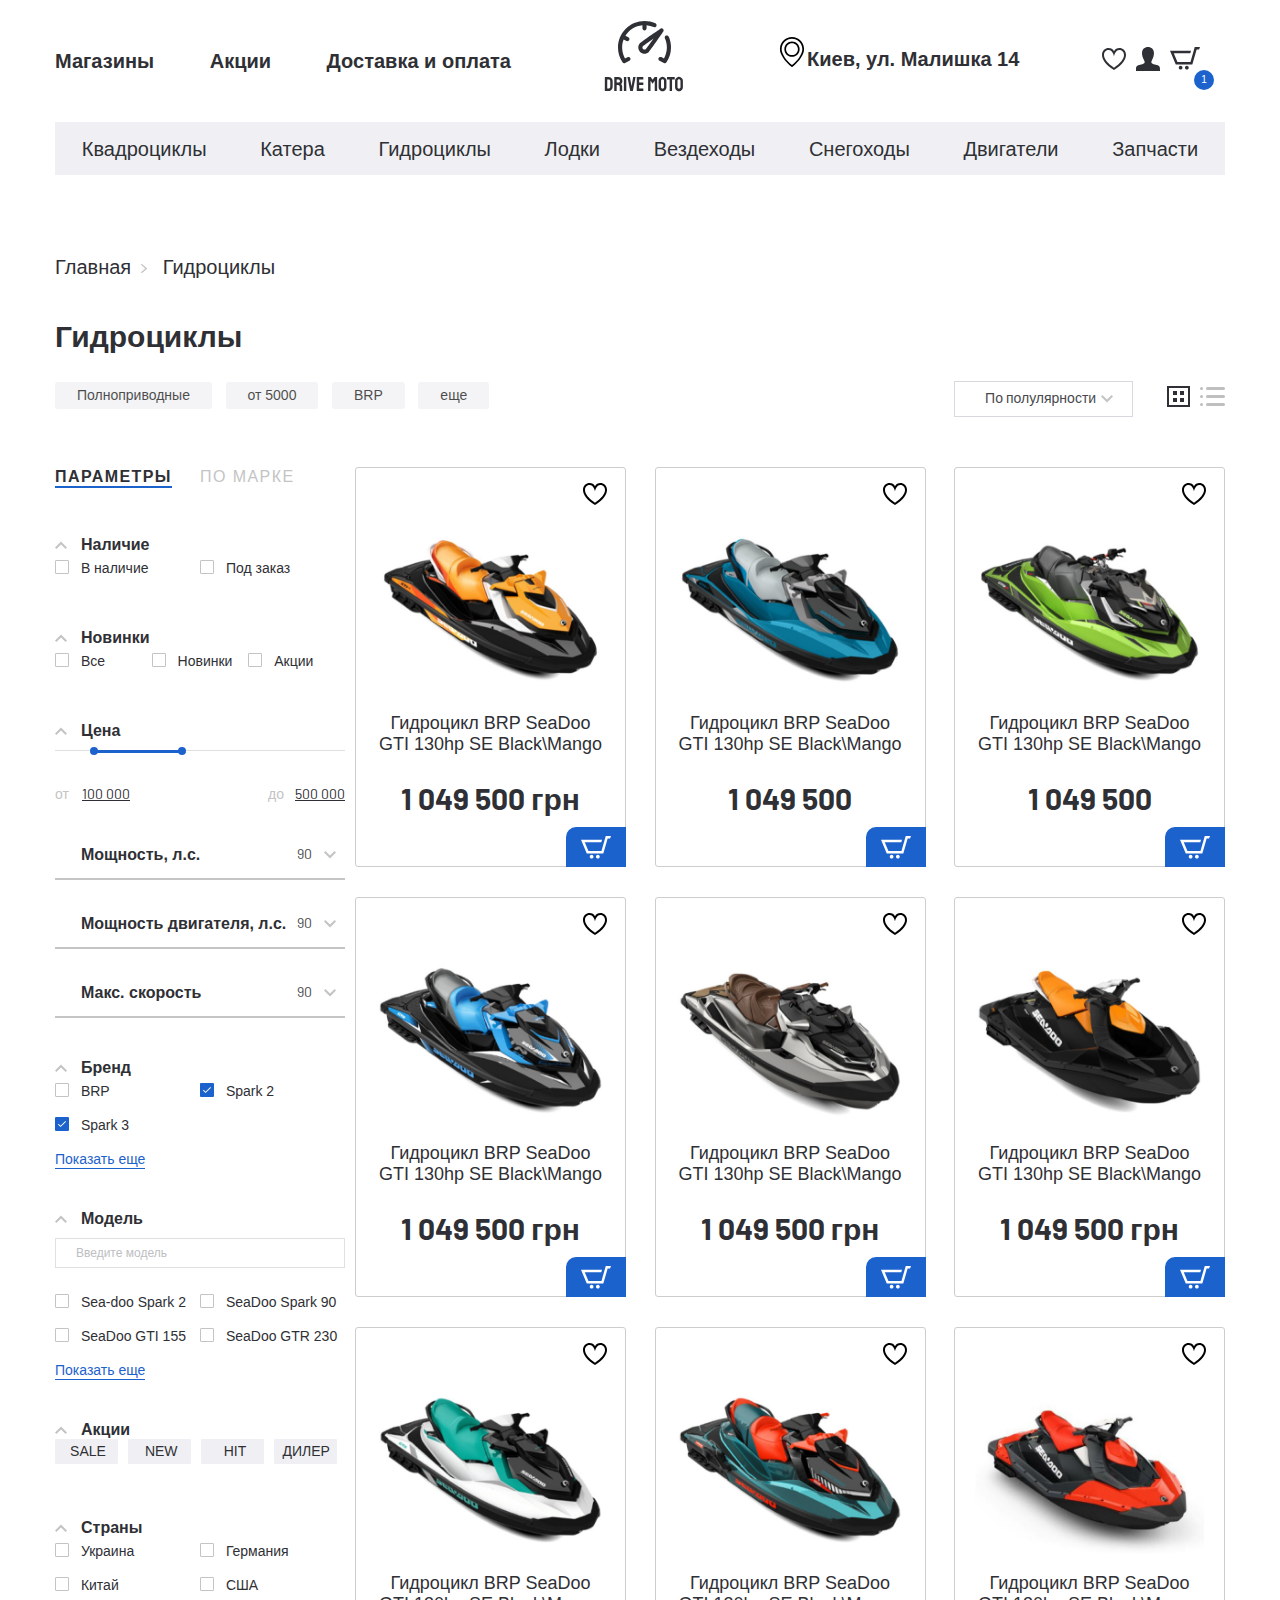
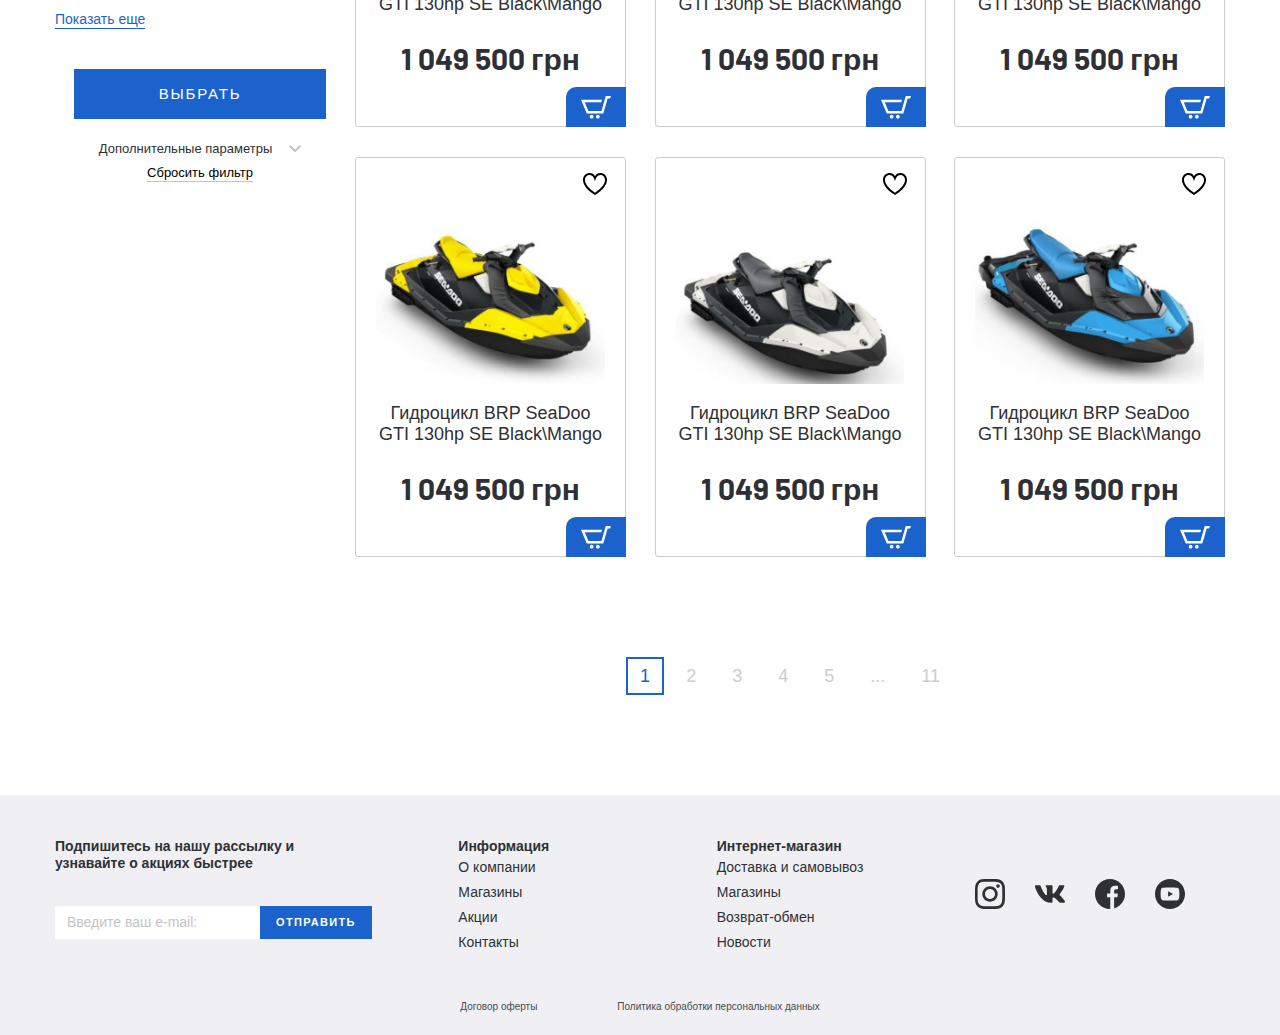
==== catalog.html @ db450498 "моб верстка" ====
<!DOCTYPE html>
<html lang="ru">

<head>
  <meta charset="UTF-8">
  <meta name="viewport" content="width=device-width, initial-scale=1.0">
  <meta http-equiv="X-UA-Compatible" content="ie=edge">
  <title>Document</title>
  <link href="https://fonts.googleapis.com/css2?family=Barlow:wght@400;700&display=swap" rel="stylesheet">
  <link rel="stylesheet" href="css/normalize.css">
  <link rel="stylesheet" href="css/slick.css"> 
  <link rel="stylesheet" href="css/fonts.css">
  <link rel="stylesheet" href="css/ion.rangeSlider.min.css">
  <link rel="stylesheet" href="css/jquery.rateyo.min.css">
  <link rel="stylesheet" href="css/jquery.formstyler.theme.css">
  <link rel="stylesheet" href="css/jquery.formstyler.css">
  <link rel="stylesheet" href="css/style.css">
  <link rel="stylesheet" href="css/media.css">
</head>

<body>
  <header class="header">
    <div class="header__top">
      <div class="container">
        <div class="header__top-inner">
          <nav class="menu">
            <ul class="menu__list">
              <li class="menu__item">
                <a class="menu__link" href="#">Магазины</a>
              </li>
              <li class="menu__item">
                <a class="menu__link" href="#">Акции</a>
              </li>
              <li class="menu__item">
                <a class="menu__link" href="#">Доставка и оплата</a>
              </li>
            </ul>
          </nav>
          <a class="logo" href="#">
            <img class="logo__img" src="images/logo.svg" alt="logo">
          </a>
          <div class="header__box">
            <p class="header__adress">
              Киев, ул. Малишка 14
            </p>
            <ul class="user__list">
              <li class="user-list__item">
                <a class="user-list__link" href="#">
                  <img src="images/heart.svg" alt="logo">
                </a>
              </li>
              <li class="user-list__item">
                <a class="user-list__link" href="#">
                  <img src="images/user.svg" alt="user">
                </a>
              </li>
              <li class="user-list__item">
                <a class="user-list__link basket" href="#">
                  <img src="images/basket.svg" alt="basket">
                  <p class="basket__num">1</p>
                </a>
              </li>
            </ul>
          </div>
        </div>
      </div>
    </div>
    <div class="header__bottom">
      <div class="container">
        <ul class="menu-categories">
          <li class="menu-categories__item">
            <a class="menu-categories__link" href="#">Квадроциклы</a>
          </li>
          <li class="menu-categories__item">
            <a class="menu-categories__link" href="#">Катера</a>
          </li>
          <li class="menu-categories__item">
            <a class="menu-categories__link" href="#">Гидроциклы</a>
          </li>
          <li class="menu-categories__item">
            <a class="menu-categories__link" href="#">Лодки</a>
          </li>
          <li class="menu-categories__item">
            <a class="menu-categories__link" href="#">Вездеходы</a>
          </li>
          <li class="menu-categories__item">
            <a class="menu-categories__link" href="#">Снегоходы</a>
          </li>
          <li class="menu-categories__item">
            <a class="menu-categories__link" href="#">Двигатели</a>
          </li>
          <li class="menu-categories__item">
            <a class="menu-categories__link" href="#">Запчасти</a>
          </li>
        </ul>
      </div>
    </div>
  </header>


  <div class="breadcrumbs">
    <div class="container">
      <div class="breadcrumbs__list">
        <li class="breadcrumbs__list-item">
          <a href="#">Главная</a>
        </li>
        <li class="breadcrumbs__list-item">
          <span>Гидроциклы</span>
        </li> 
      </div>
    </div>
  </div>
  

  
 
  
  
  <section class="catalog">
    <div class="container">
      <h2 class="catalog__title">
        Гидроциклы
      </h2>
      <div class="catalog__filter">
        <div class="catalog__filter-items">
          <button>Полноприводные</button>
          <button>от 5000</button>
          <button>BRP</button>
          <button>еще</button>
        </div>
        <div class="catalog__filter-btn">
          <select class="filter-style select-item">
            <option >По полулярности</option>
            <option >Новинки</option>
            <option >По рейтингу</option>
          </select>
          <button class="catalog__filter-btngrid catalog__filter-button catalog__filter-button--active">
            <svg width="23" height="21" viewBox="0 0 23 21" fill="none" xmlns="http://www.w3.org/2000/svg">
              <rect x="1" y="1" width="21" height="19" stroke="#2F3035" stroke-width="2"/>
              <rect x="7" y="6" width="2" height="2" fill="#2F3035" stroke="#2F3035" stroke-width="2"/>
              <rect x="7" y="13" width="2" height="2" fill="#2F3035" stroke="#2F3035" stroke-width="2"/>
              <rect x="14" y="6" width="2" height="2" fill="#2F3035" stroke="#2F3035" stroke-width="2"/>
              <rect x="14" y="13" width="2" height="2" fill="#2F3035" stroke="#2F3035" stroke-width="2"/>
              </svg>
          </button>
          <button class="catalog__filter-btnline catalog__filter-button ">
            <svg width="25" height="19" viewBox="0 0 25 19" fill="none" xmlns="http://www.w3.org/2000/svg">
              <g opacity="1">
              <rect x="6" width="19" height="3" rx="1.5" fill="#2F3035"/>
              <rect x="6" y="8" width="19" height="3" rx="1.5" fill="#2F3035"/>
              <rect x="6" y="16" width="19" height="3" rx="1.5" fill="#2F3035"/>
              <rect width="3" height="3" rx="1.5" fill="#2F3035"/>
              <rect y="8" width="3" height="3" rx="1.5" fill="#2F3035"/>
              <rect y="16" width="3" height="3" rx="1.5" fill="#2F3035"/>
              </g>
              </svg>
              
          </button>
        </div>
      </div>
      <div class="catalog__inner">      
        <aside class="catalog__inner-aside aside-filter">
          <div class="tabs-wrapper">
            <div class="tabs aside-filter__tabs">
              <a class="tab aside-filter__tab tab--active" href="#filter-1"><span>Параметры</span></a>
              <a class="tab aside-filter__tab" href="#filter-2"><span>по марке</span></a>
            </div>
            <div class="tabs-container">
              <div id="filter-1" class="tabs-content aside-filter__tabs-content tabs-content--active">
                
                <form class="aside-filter__form">
                  <ul class="aside-filter__list">
                    <li class="aside-filter__item-drop">
                      <p class="aside-filter__item-title
                      filter__item-drop filter__item-drop--active">Наличие</p>
                      <div class="aside-filter__content">
                        <div class="aside-filter__item-content-box">                          
                          <label class="aside-filter__content-label">
                            <input class="filter-style" type="checkbox">
                            В наличие
                          </label> 
                        </div>
                        <div class="aside-filter__item-content-box">                          
                          <label class="aside-filter__content-label">
                            <input class="filter-style" type="checkbox">
                            Под заказ
                          </label> 
                        </div>                                           
                      </div>
                    </li>
                    <li class="aside-filter__item-drop">
                      <p class="aside-filter__item-title
                      filter__item-drop filter__item-drop--active">Новинки</p>
                      <div class="aside-filter__content aside-filter__content-radio">
                        <div class="aside-filter__item-content-box">                          
                          <label class="aside-filter__content-label">
                            <input class="filter-style" name="radio" type="radio">
                            Все
                          </label> 
                        </div>
                        <div class="aside-filter__item-content-box">                          
                          <label class="aside-filter__content-label">
                            <input class="filter-style" name="radio" type="radio">
                            Новинки
                          </label> 
                        </div>
                        <div class="aside-filter__item-content-box">                          
                          <label class="aside-filter__content-label">
                            <input class="filter-style" name="radio" type="radio">
                            Акции
                          </label> 
                        </div>                                              
                      </div>
                    </li>
                    <li class="aside-filter__item-drop">
                      <p class="aside-filter__item-title
                      filter__item-drop filter__item-drop--active">Цена</p>
                      <div class="aside-filter__content">
                        <input type="text" class="js-range-slider" name="my_range" value=""
                         data-min="100000" data-max="500000" data-from="150000" data-to="275000" />                                           
                      </div>
                    </li>
                <li class="aside-filter__item-list">
                  <div class="filter__item-list">
                    <p class="filter__item-listtitle">
                      Мощность, л.с.
                    </p>
                    <select class="filter-style filter__item-listselect">
                      <option >90</option>
                      <option >130</option>
                      <option >154</option>
                      <option >230</option>
                      <option >300</option>
                    </select>
                  </div>

                 <div class="filter__item-list">
                    <p class="filter__item-listtitle">
                      Мощность двигателя, л.с.
                    </p>
                    <select class="filter-style filter__item-listselect">
                      <option >90</option>
                      <option >130</option>
                      <option >154</option>
                      <option >230</option>
                      <option >300</option>
                    </select>
                  </div>
                  <div class="filter__item-list">
                    <p class="filter__item-listtitle">
                      Макс. скорость
                    </p>
                    <select class="filter-style filter__item-listselect">
                      <option >90</option>
                      <option >130</option>
                      <option >154</option>
                      <option >230</option>
                      <option >300</option>
                    </select>
                  </div>
                                    
                </li>
                <li class="aside-filter__item-drop">
                  <p class="aside-filter__item-title
                  filter__item-drop filter__item-drop--active">Бренд</p>
                  <div class="aside-filter__content">
                    <div class="aside-filter__item-content-box">                          
                      <label class="aside-filter__content-label">
                        <input class="filter-style" type="checkbox">
                        BRP
                      </label> 
                    </div>
                    <div class="aside-filter__item-content-box">                          
                      <label class="aside-filter__content-label">
                        <input class="filter-style" type="checkbox" checked>
                        Spark 2
                      </label> 
                    </div> 
                    <div class="aside-filter__item-content-box">                          
                      <label class="aside-filter__content-label">
                        <input class="filter-style" type="checkbox" checked>
                        Spark 3 
                      </label> 
                    </div>
                    <div class="filter-more">
                      <button class="filter-more__btn" href="#">Показать еще</button>
                    </div>
                                                                                        
                  </div>
                  
                </li>

                <li class="aside-filter__item-drop">
                  <p class="aside-filter__item-title
                  filter__item-drop filter__item-drop--active">Модель</p>
                  <div class="aside-filter__content">
                    <input class="filter-search" type="text" placeholder="Введите модель ">
                    <div class="aside-filter__item-content-box">                          
                      <label class="aside-filter__content-label">
                        <input class="filter-style" type="checkbox">
                        Sea-doo Spark 2
                      </label> 
                    </div>
                    <div class="aside-filter__item-content-box">                          
                      <label class="aside-filter__content-label">
                        <input class="filter-style" type="checkbox">
                        SeaDoo Spark 90 
                      </label> 
                    </div>
                    <div class="aside-filter__item-content-box">                          
                      <label class="aside-filter__content-label">
                        <input class="filter-style" type="checkbox">
                        SeaDoo GTI 155 
                      </label> 
                    </div>                                                
                    <div class="aside-filter__item-content-box">                          
                      <label class="aside-filter__content-label">
                        <input class="filter-style" type="checkbox">
                        SeaDoo GTR 230 
                      </label> 
                    </div>
                    <div class="filter-more">
                      <button class="filter-more__btn" href="#">Показать еще</button>
                    </div>     
                  </div>
                </li>

                <li class="aside-filter__item-drop btn-checked">
                  <p class="aside-filter__item-title
                  filter__item-drop filter__item-drop--active">Акции</p>
                    <div class="aside-filter__content">
                      <div class="aside-filter__item-content-box">                          
                        <label class="aside-filter__content-label">
                          <input class="filter-style" type="checkbox">
                          <span class="btn-checked__text">SALE</span>
                        </label> 
                      </div>
                    
                      <div class="aside-filter__item-content-box">                          
                        <label class="aside-filter__content-label">
                          <input class="filter-style" type="checkbox">
                          <span class="btn-checked__text">NEW</span>
                        </label> 
                      </div>
                        <div class="aside-filter__item-content-box">                          
                          <label class="aside-filter__content-label">
                            <input class="filter-style" type="checkbox">
                            <span class="btn-checked__text">HIT</span>
                          </label> 
                        </div>
                        <div class="aside-filter__item-content-box">                          
                          <label class="aside-filter__content-label">
                            <input class="filter-style" type="checkbox">
                            <span class="btn-checked__text">ДИЛЕР</span>
                          </label> 
                        </div>                                               
                    </div>
                </li>

                <li class="aside-filter__item-drop">
                  <p class="aside-filter__item-title
                  filter__item-drop filter__item-drop--active">Страны</p>
                  <div class="aside-filter__content">
                    <div class="aside-filter__item-content-box">                          
                      <label class="aside-filter__content-label">
                        <input class="filter-style" type="checkbox">
                        Украина
                      </label> 
                    </div>
                    <div class="aside-filter__item-content-box">                          
                      <label class="aside-filter__content-label">
                        <input class="filter-style" type="checkbox">
                        Германия
                      </label> 
                    </div>
                    <div class="aside-filter__item-content-box">                          
                      <label class="aside-filter__content-label">
                        <input class="filter-style" type="checkbox">
                        Китай
                      </label> 
                    </div>
                    <div class="aside-filter__item-content-box">                          
                      <label class="aside-filter__content-label">
                        <input class="filter-style" type="checkbox">
                        CША
                      </label> 
                    </div>
                    <div class="filter-more">
                      <button class="filter-more__btn" href="#">Показать еще</button>
                    </div>                                                   
                  </div>
                </li>
                    <li class="aside-filter__item-drop aside-filter__item-btn">
                      <button class="filter-btn__send filter-btn__send--active" type="submit">ВЫБРАТЬ</button>
                      <p class="filter__extra">Дополнительные параметры</p>
                      <div class="filter__extra-content">more</div>
                      <button class="filter-btn__reset" type="submit">Сбросить фильтр</button>

                    </li>
                  </ul>
                </form>
              </div>
              <div id="filter-2" class="tabs-content aside-filter__tabs-content">content-2</div>
            </div>
          </div>
        </aside>

        <div class="catalog__inner-list">
          <div class="product-item__wrapper">
            <button class="product-item__favorite"></button>
            <button class="product-item__basket">
              <img src="images/basket-white.svg" alt="basket-white">
            </button>
            <a class="product-item__notify-link" href="#">
              <span>Сообщить о поступлении</span>
            </a>
            <a class="product-item" href="./product-page.html">
              <p class="product-item__hover-text">
                посмотреть товар
              </p>
              <img class="product-item__img" src="images/catalog/gidrotsikl-1.png" alt="gidrotsikl-1">
              <h4 class="product-item__title">
                Гидроцикл BRP SeaDoo GTI 130hp SE Black\Mango
              </h4>
              <p class="price product-item__price">
                1 049 500  грн
              </p>
              <p class="product-item__notify-text">
                нет в наличии
              </p>
            </a>
          </div>

          <div class="product-item__wrapper">
            <button class="product-item__favorite"></button>
            <button class="product-item__basket">
              <img src="images/basket-white.svg" alt="basket-white">
            </button>
            <a class="product-item__notify-link" href="#">
              <span>Сообщить о поступлении</span>
            </a>
            <a class="product-item" href="./product-page.html">
              <p class="product-item__hover-text">
                посмотреть товар
              </p>
              <img class="product-item__img" src="images/catalog/gidrotsikl-2.png" alt="gidrotsikl-1">
              <h4 class="product-item__title">
                Гидроцикл BRP SeaDoo GTI 130hp SE Black\Mango
              </h4>
              <p class="price product-item__price">
                1 049 500  
              </p>
              <p class="product-item__notify-text">
                нет в наличии
              </p>
            </a>
          </div>

          <div class="product-item__wrapper">
            <button class="product-item__favorite"></button>
            <button class="product-item__basket">
              <img src="images/basket-white.svg" alt="basket-white">
            </button>
            <a class="product-item__notify-link" href="#">
              <span>Сообщить о поступлении</span>
            </a>
            <a class="product-item" href="./product-page.html">
              <p class="product-item__hover-text">
                посмотреть товар
              </p>
              <img class="product-item__img" src="images/catalog/gidrotsikl-3.png" alt="gidrotsikl-1">
              <h4 class="product-item__title">
                Гидроцикл BRP SeaDoo GTI 130hp SE Black\Mango
              </h4>
              <p class="price product-item__price">
                1 049 500  
              </p>
              <p class="product-item__notify-text">
                нет в наличии
              </p>
            </a>
          </div>

          <div class="product-item__wrapper">
            <button class="product-item__favorite"></button>
            <button class="product-item__basket">
              <img src="images/basket-white.svg" alt="basket-white">
            </button>
            <a class="product-item__notify-link" href="#">
              <span>Сообщить о поступлении</span>
            </a>
            <a class="product-item" href="./product-page.html">
              <p class="product-item__hover-text">
                посмотреть товар
              </p>
              <img class="product-item__img" src="images/catalog/gidrotsikl-4.png" alt="gidrotsikl-1">
              <h4 class="product-item__title">
                Гидроцикл BRP SeaDoo GTI 130hp SE Black\Mango
              </h4>
              <p class="price product-item__price">
                1 049 500  грн
              </p>
              <p class="product-item__notify-text">
                нет в наличии
              </p>
            </a>
          </div>

          <div class="product-item__wrapper">
            <button class="product-item__favorite"></button>
            <button class="product-item__basket">
              <img src="images/basket-white.svg" alt="basket-white">
            </button>
            <a class="product-item__notify-link" href="#">
              <span>Сообщить о поступлении</span>
            </a>
            <a class="product-item" href="./product-page.html">
              <p class="product-item__hover-text">
                посмотреть товар
              </p>
              <img class="product-item__img" src="images/catalog/gidrotsikl-5.png" alt="gidrotsikl-1">
              <h4 class="product-item__title">
                Гидроцикл BRP SeaDoo GTI 130hp SE Black\Mango
              </h4>
              <p class="price product-item__price">
                1 049 500  грн
              </p>
              <p class="product-item__notify-text">
                нет в наличии
              </p>
            </a>
          </div>

          <div class="product-item__wrapper">
            <button class="product-item__favorite"></button>
            <button class="product-item__basket">
              <img src="images/basket-white.svg" alt="basket-white">
            </button>
            <a class="product-item__notify-link" href="#">
              <span>Сообщить о поступлении</span>
            </a>
            <a class="product-item" href="./product-page.html">
              <p class="product-item__hover-text">
                посмотреть товар
              </p>
              <img class="product-item__img" src="images/catalog/gidrotsikl-6.png" alt="gidrotsikl-1">
              <h4 class="product-item__title">
                Гидроцикл BRP SeaDoo GTI 130hp SE Black\Mango
              </h4>
              <p class="price product-item__price">
                1 049 500  грн
              </p>
              <p class="product-item__notify-text">
                нет в наличии
              </p>
            </a>
          </div>

          <div class="product-item__wrapper">
            <button class="product-item__favorite"></button>
            <button class="product-item__basket">
              <img src="images/basket-white.svg" alt="basket-white">
            </button>
            <a class="product-item__notify-link" href="#">
              <span>Сообщить о поступлении</span>
            </a>
            <a class="product-item" href="./product-page.html">
              <p class="product-item__hover-text">
                посмотреть товар
              </p>
              <img class="product-item__img" src="images/catalog/gidrotsikl-7.png" alt="gidrotsikl-1">
              <h4 class="product-item__title">
                Гидроцикл BRP SeaDoo GTI 130hp SE Black\Mango
              </h4>
              <p class="price product-item__price">
                1 049 500  грн
              </p>
              <p class="product-item__notify-text">
                нет в наличии
              </p>
            </a>
          </div>

          <div class="product-item__wrapper">
            <button class="product-item__favorite"></button>
            <button class="product-item__basket">
              <img src="images/basket-white.svg" alt="basket-white">
            </button>
            <a class="product-item__notify-link" href="#">
              <span>Сообщить о поступлении</span>
            </a>
            <a class="product-item" href="./product-page.html">
              <p class="product-item__hover-text">
                посмотреть товар
              </p>
              <img class="product-item__img" src="images/catalog/gidrotsikl-8.png" alt="gidrotsikl-1">
              <h4 class="product-item__title">
                Гидроцикл BRP SeaDoo GTI 130hp SE Black\Mango
              </h4>
              <p class="price product-item__price">
                1 049 500  грн
              </p>
              <p class="product-item__notify-text">
                нет в наличии
              </p>
            </a>
          </div>

          <div class="product-item__wrapper">
            <button class="product-item__favorite"></button>
            <button class="product-item__basket">
              <img src="images/basket-white.svg" alt="basket-white">
            </button>
            <a class="product-item__notify-link" href="#">
              <span>Сообщить о поступлении</span>
            </a>
            <a class="product-item" href="./product-page.html">
              <p class="product-item__hover-text">
                посмотреть товар
              </p>
              <img class="product-item__img" src="images/catalog/gidrotsikl-9.png" alt="gidrotsikl-1">
              <h4 class="product-item__title">
                Гидроцикл BRP SeaDoo GTI 130hp SE Black\Mango
              </h4>
              <p class="price product-item__price">
                1 049 500  грн
              </p>
              <p class="product-item__notify-text">
                нет в наличии
              </p>
            </a>
          </div>

          <div class="product-item__wrapper">
            <button class="product-item__favorite"></button>
            <button class="product-item__basket">
              <img src="images/basket-white.svg" alt="basket-white">
            </button>
            <a class="product-item__notify-link" href="#">
              <span>Сообщить о поступлении</span>
            </a>
            <a class="product-item" href="./product-page.html">
              <p class="product-item__hover-text">
                посмотреть товар
              </p>
              <img class="product-item__img" src="images/catalog/gidrotsikl-10.png" alt="gidrotsikl-1">
              <h4 class="product-item__title">
                Гидроцикл BRP SeaDoo GTI 130hp SE Black\Mango
              </h4>
              <p class="price product-item__price">
                1 049 500  грн
              </p>
              <p class="product-item__notify-text">
                нет в наличии
              </p>
            </a>
          </div>

          <div class="product-item__wrapper">
            <button class="product-item__favorite"></button>
            <button class="product-item__basket">
              <img src="images/basket-white.svg" alt="basket-white">
            </button>
            <a class="product-item__notify-link" href="#">
              <span>Сообщить о поступлении</span>
            </a>
            <a class="product-item" href="./product-page.html">
              <p class="product-item__hover-text">
                посмотреть товар
              </p>
              <img class="product-item__img" src="images/catalog/gidrotsikl-11.png" alt="gidrotsikl-1">
              <h4 class="product-item__title">
                Гидроцикл BRP SeaDoo GTI 130hp SE Black\Mango
              </h4>
              <p class="price product-item__price">
                1 049 500  грн
              </p>
              <p class="product-item__notify-text">
                нет в наличии
              </p>
            </a>
          </div>

          <div class="product-item__wrapper">
            <button class="product-item__favorite"></button>
            <button class="product-item__basket">
              <img src="images/basket-white.svg" alt="basket-white">
            </button>
            <a class="product-item__notify-link" href="#">
              <span>Сообщить о поступлении</span>
            </a>
            <a class="product-item" href="./product-page.html">
              <p class="product-item__hover-text">
                посмотреть товар
              </p>
              <img class="product-item__img" src="images/catalog/gidrotsikl-12.png" alt="gidrotsikl-1">
              <h4 class="product-item__title">
                Гидроцикл BRP SeaDoo GTI 130hp SE Black\Mango
              </h4>
              <p class="price product-item__price">
                1 049 500  грн
              </p>
              <p class="product-item__notify-text">
                нет в наличии
              </p>
            </a>
          </div>
          <div class="pagination">
            <ul class="pagination__list">
              <li class="pagination-list__item active"><a href="#">1</a></li>
              <li class="pagination-list__item"><a href="#">2</a></li>
              <li class="pagination-list__item"><a href="#">3</a></li>
              <li class="pagination-list__item"><a href="#">4</a></li>
              <li class="pagination-list__item"><a href="#">5</a></li>
              <li class="pagination-list__item pagination-list__item--dots"><span>...</span></li>
              <li class="pagination-list__item"><a href="#">11</a></li>
            </ul>       
          </div>       
        </div>
      </div>
    </div>
  </section>

  

  


  <footer class="footer">
    <div class="container">
      <div class="footer__top">
        <div class="footer__top-inner">
          <div class="footer__top-item footer__top-newslatter">
            <h6 class="footer__top-title">Подпишитесь на нашу рассылку и узнавайте о акциях быстрее</h6>
            <form class="footer-form">
              <input class="footer-form__input" type="text" placeholder="Введите ваш e-mail:">
              <button class="footer-form__btn" type="submit">Отправить</button>
            </form>
          </div>

          <div class="footer__top-item">
            <h6 class="footer__top-title">Информация</h6>
            <ul class="footer-list">
              <li class="footer-list__item"><a href="#">О компании</a></li>
              <li class="footer-list__item"><a href="#">Магазины</a></li>
              <li class="footer-list__item"><a href="#">Акции</a></li>
              <li class="footer-list__item"><a href="#">Контакты</a></li>
            </ul>
          </div>
          <div class="footer__top-item">
            <h6 class="footer__top-title">Интернет-магазин</h6>
            <ul class="footer-list">
              <li class="footer-list__item"><a href="#">Доставка и самовывоз</a></li>
              <li class="footer-list__item"><a href="#">Магазины</a></li>
              <li class="footer-list__item"><a href="#">Возврат-обмен</a></li>
              <li class="footer-list__item"><a href="#">Новости</a></li>
            </ul>
          </div>
          <div class="footer__top-item footer__top-social">
            <ul class="social-list">
              <li class="social-list__item"><a href="#"><img src="images/instagram.svg"></a></li>
              <li class="social-list__item"><a href="#"><img src="images/vk.svg"></a></li>
              <li class="social-list__item"><a href="#"><img src="images/facebook.svg"></a></li>
              <li class="social-list__item"><a href="#"><img src="images/youtube.svg"></a></li>
            </ul>
          </div>
        </div>
      </div>
      <div class="footer__bottom">
        <a class="footer__bottom-link" href="#">Договор оферты</a>
        <a class="footer__bottom-link" href="#">Политика обработки персональных данных</a>
      </div>
    </div>
  </footer>



  <script src="https://ajax.googleapis.com/ajax/libs/jquery/3.4.1/jquery.min.js"></script>
  <script src="js/slick.min.js"></script>
  <script src="js/ion.rangeSlider.min.js"></script>
  <script src="js/jquery.formstyler.min.js"></script>
  <script src="js/jquery.rateyo.min.js"></script>
  <script src="js/main.js"></script>
</body>

</html>
---- css/fonts.css ----
@font-face{
    font-family: 'SFProDisplay-Regular', sans-serif;
    src: url('../images/SFProDisplay-Regular.woff2') format('woff2'),
         url('../images/SFProDisplay-Regular.woff2') format('woff');
    font-weight: 400;
    font-style: normal;
    font-display: swap;     
}

@font-face{
    font-family: 'SFProDisplay-Medium', sans-serif;
    src: url('../images/SFProDisplay-Medium.woff2') format('woff2'),
         url('../images/SFProDisplay-Medium.woff2') format('woff');
    font-weight: 500;
    font-style: normal;
    font-display: swap;     
}

@font-face{
    font-family: 'SFProDisplay-Semibold', sans-serif;
    src: url('../images/SFProDisplay-Semibold.woff2') format('woff2'),
         url('../images/SFProDisplay-Semibold.woff2') format('woff');
    font-weight: 600;
    font-style: normal;
    font-display: swap;     
}

@font-face{
    font-family: 'SFProDisplay-Bold', sans-serif;
    src: url('../images/SFProDisplay-Bold.woff2') format('woff2'),
         url('../images/SFProDisplay-Bold.woff2') format('woff');
    font-weight: 700;
    font-style: normal;
    font-display: swap;     
}
---- css/ion.rangeSlider.min.css ----
/*!Ion.RangeSlider, 2.3.1, © Denis Ineshin, 2010 - 2019, IonDen.com, Build date: 2019-12-19 16:51:02*/.irs{position:relative;display:block;-webkit-touch-callout:none;-webkit-user-select:none;-khtml-user-select:none;-moz-user-select:none;-ms-user-select:none;user-select:none;font-size:12px;font-family:Arial,sans-serif}.irs-line{position:relative;display:block;overflow:hidden;outline:none !important}.irs-bar{position:absolute;display:block;left:0;width:0}.irs-shadow{position:absolute;display:none;left:0;width:0}.irs-handle{position:absolute;display:block;box-sizing:border-box;cursor:default;z-index:1}.irs-handle.type_last{z-index:2}.irs-min,.irs-max{position:absolute;display:block;cursor:default}.irs-min{left:0}.irs-max{right:0}.irs-from,.irs-to,.irs-single{position:absolute;display:block;top:0;left:0;cursor:default;white-space:nowrap}.irs-grid{position:absolute;display:none;bottom:0;left:0;width:100%;height:20px}.irs-with-grid .irs-grid{display:block}.irs-grid-pol{position:absolute;top:0;left:0;width:1px;height:8px;background:#000}.irs-grid-pol.small{height:4px}.irs-grid-text{position:absolute;bottom:0;left:0;white-space:nowrap;text-align:center;font-size:9px;line-height:9px;padding:0 3px;color:#000}.irs-disable-mask{position:absolute;display:block;top:0;left:-1%;width:102%;height:100%;cursor:default;background:rgba(0,0,0,0);z-index:2}.lt-ie9 .irs-disable-mask{background:#000;filter:alpha(opacity=0);cursor:not-allowed}.irs-disabled{opacity:.4}.irs-hidden-input{position:absolute !important;display:block !important;top:0 !important;left:0 !important;width:0 !important;height:0 !important;font-size:0 !important;line-height:0 !important;padding:0 !important;margin:0 !important;overflow:hidden;outline:none !important;z-index:-9999 !important;background:none !important;border-style:solid !important;border-color:transparent !important}.irs--flat{height:40px}.irs--flat.irs-with-grid{height:60px}.irs--flat .irs-line{top:25px;height:12px;background-color:#e1e4e9;border-radius:4px}.irs--flat .irs-bar{top:25px;height:12px;background-color:#ed5565}.irs--flat .irs-bar--single{border-radius:4px 0 0 4px}.irs--flat .irs-shadow{height:1px;bottom:16px;background-color:#e1e4e9}.irs--flat .irs-handle{top:22px;width:16px;height:18px;background-color:transparent}.irs--flat .irs-handle>i:first-child{position:absolute;display:block;top:0;left:50%;width:2px;height:100%;margin-left:-1px;background-color:#da4453}.irs--flat .irs-handle.state_hover>i:first-child,.irs--flat .irs-handle:hover>i:first-child{background-color:#a43540}.irs--flat .irs-min,.irs--flat .irs-max{top:0;padding:1px 3px;color:#999;font-size:10px;line-height:1.333;text-shadow:none;background-color:#e1e4e9;border-radius:4px}.irs--flat .irs-from,.irs--flat .irs-to,.irs--flat .irs-single{color:white;font-size:10px;line-height:1.333;text-shadow:none;padding:1px 5px;background-color:#ed5565;border-radius:4px}.irs--flat .irs-from:before,.irs--flat .irs-to:before,.irs--flat .irs-single:before{position:absolute;display:block;content:"";bottom:-6px;left:50%;width:0;height:0;margin-left:-3px;overflow:hidden;border:3px solid transparent;border-top-color:#ed5565}.irs--flat .irs-grid-pol{background-color:#e1e4e9}.irs--flat .irs-grid-text{color:#999}.irs--big{height:55px}.irs--big.irs-with-grid{height:70px}.irs--big .irs-line{top:33px;height:12px;background-color:white;background:linear-gradient(to bottom, #ddd -50%, white 150%);border:1px solid #ccc;border-radius:12px}.irs--big .irs-bar{top:33px;height:12px;background-color:#92bce0;border:1px solid #428bca;background:linear-gradient(to bottom, #ffffff 0%, #428bca 30%, #b9d4ec 100%);box-shadow:inset 0 0 1px 1px rgba(255,255,255,0.5)}.irs--big .irs-bar--single{border-radius:12px 0 0 12px}.irs--big .irs-shadow{height:1px;bottom:16px;background-color:rgba(66,139,202,0.5)}.irs--big .irs-handle{top:25px;width:30px;height:30px;border:1px solid rgba(0,0,0,0.3);background-color:#cbcfd5;background:linear-gradient(to bottom, white 0%, #B4B9BE 30%, white 100%);box-shadow:1px 1px 2px rgba(0,0,0,0.2),inset 0 0 3px 1px white;border-radius:30px}.irs--big .irs-handle.state_hover,.irs--big .irs-handle:hover{border-color:rgba(0,0,0,0.45);background-color:#939ba7;background:linear-gradient(to bottom, white 0%, #919BA5 30%, white 100%)}.irs--big .irs-min,.irs--big .irs-max{top:0;padding:1px 5px;color:white;text-shadow:none;background-color:#9f9f9f;border-radius:3px}.irs--big .irs-from,.irs--big .irs-to,.irs--big .irs-single{color:white;text-shadow:none;padding:1px 5px;background-color:#428bca;background:linear-gradient(to bottom, #428bca 0%, #3071a9 100%);border-radius:3px}.irs--big .irs-grid-pol{background-color:#428bca}.irs--big .irs-grid-text{color:#428bca}.irs--modern{height:55px}.irs--modern.irs-with-grid{height:55px}.irs--modern .irs-line{top:25px;height:5px;background-color:#d1d6e0;background:linear-gradient(to bottom, #e0e4ea 0%, #d1d6e0 100%);border:1px solid #a3adc1;border-bottom-width:0;border-radius:5px}.irs--modern .irs-bar{top:25px;height:5px;background:#20b426;background:linear-gradient(to bottom, #20b426 0%, #18891d 100%)}.irs--modern .irs-bar--single{border-radius:5px 0 0 5px}.irs--modern .irs-shadow{height:1px;bottom:21px;background-color:rgba(209,214,224,0.5)}.irs--modern .irs-handle{top:37px;width:12px;height:13px;border:1px solid #a3adc1;border-top-width:0;box-shadow:1px 1px 1px rgba(0,0,0,0.1);border-radius:0 0 3px 3px}.irs--modern .irs-handle>i:nth-child(1){position:absolute;display:block;top:-4px;left:1px;width:6px;height:6px;border:1px solid #a3adc1;background:white;transform:rotate(45deg)}.irs--modern .irs-handle>i:nth-child(2){position:absolute;display:block;box-sizing:border-box;top:0;left:0;width:10px;height:12px;background:#e9e6e6;background:linear-gradient(to bottom, white 0%, #e9e6e6 100%);border-radius:0 0 3px 3px}.irs--modern .irs-handle>i:nth-child(3){position:absolute;display:block;box-sizing:border-box;top:3px;left:3px;width:4px;height:5px;border-left:1px solid #a3adc1;border-right:1px solid #a3adc1}.irs--modern .irs-handle.state_hover,.irs--modern .irs-handle:hover{border-color:#7685a2;background:#c3c7cd;background:linear-gradient(to bottom, #ffffff 0%, #919ba5 30%, #ffffff 100%)}.irs--modern .irs-handle.state_hover>i:nth-child(1),.irs--modern .irs-handle:hover>i:nth-child(1){border-color:#7685a2}.irs--modern .irs-handle.state_hover>i:nth-child(3),.irs--modern .irs-handle:hover>i:nth-child(3){border-color:#48536a}.irs--modern .irs-min,.irs--modern .irs-max{top:0;font-size:10px;line-height:1.333;text-shadow:none;padding:1px 5px;color:white;background-color:#d1d6e0;border-radius:5px}.irs--modern .irs-from,.irs--modern .irs-to,.irs--modern .irs-single{font-size:10px;line-height:1.333;text-shadow:none;padding:1px 5px;background-color:#20b426;color:white;border-radius:5px}.irs--modern .irs-from:before,.irs--modern .irs-to:before,.irs--modern .irs-single:before{position:absolute;display:block;content:"";bottom:-6px;left:50%;width:0;height:0;margin-left:-3px;overflow:hidden;border:3px solid transparent;border-top-color:#20b426}.irs--modern .irs-grid{height:25px}.irs--modern .irs-grid-pol{background-color:#dedede}.irs--modern .irs-grid-text{color:silver;font-size:13px}.irs--sharp{height:50px;font-size:12px;line-height:1}.irs--sharp.irs-with-grid{height:57px}.irs--sharp .irs-line{top:30px;height:2px;background-color:black;border-radius:2px}.irs--sharp .irs-bar{top:30px;height:2px;background-color:#ee22fa}.irs--sharp .irs-bar--single{border-radius:2px 0 0 2px}.irs--sharp .irs-shadow{height:1px;bottom:21px;background-color:rgba(0,0,0,0.5)}.irs--sharp .irs-handle{top:25px;width:10px;height:10px;background-color:#a804b2}.irs--sharp .irs-handle>i:first-child{position:absolute;display:block;top:100%;left:0;width:0;height:0;border:5px solid transparent;border-top-color:#a804b2}.irs--sharp .irs-handle.state_hover,.irs--sharp .irs-handle:hover{background-color:black}.irs--sharp .irs-handle.state_hover>i:first-child,.irs--sharp .irs-handle:hover>i:first-child{border-top-color:black}.irs--sharp .irs-min,.irs--sharp .irs-max{color:white;font-size:14px;line-height:1;top:0;padding:3px 4px;opacity:.4;background-color:#a804b2;border-radius:2px}.irs--sharp .irs-from,.irs--sharp .irs-to,.irs--sharp .irs-single{font-size:14px;line-height:1;text-shadow:none;padding:3px 4px;background-color:#a804b2;color:white;border-radius:2px}.irs--sharp .irs-from:before,.irs--sharp .irs-to:before,.irs--sharp .irs-single:before{position:absolute;display:block;content:"";bottom:-6px;left:50%;width:0;height:0;margin-left:-3px;overflow:hidden;border:3px solid transparent;border-top-color:#a804b2}.irs--sharp .irs-grid{height:25px}.irs--sharp .irs-grid-pol{background-color:#dedede}.irs--sharp .irs-grid-text{color:silver;font-size:13px}.irs--round{height:50px}.irs--round.irs-with-grid{height:65px}.irs--round .irs-line{top:36px;height:4px;background-color:#dee4ec;border-radius:4px}.irs--round .irs-bar{top:36px;height:4px;background-color:#006cfa}.irs--round .irs-bar--single{border-radius:4px 0 0 4px}.irs--round .irs-shadow{height:4px;bottom:21px;background-color:rgba(222,228,236,0.5)}.irs--round .irs-handle{top:26px;width:24px;height:24px;border:4px solid #006cfa;background-color:white;border-radius:24px;box-shadow:0 1px 3px rgba(0,0,255,0.3)}.irs--round .irs-handle.state_hover,.irs--round .irs-handle:hover{background-color:#f0f6ff}.irs--round .irs-min,.irs--round .irs-max{color:#333;font-size:14px;line-height:1;top:0;padding:3px 5px;background-color:rgba(0,0,0,0.1);border-radius:4px}.irs--round .irs-from,.irs--round .irs-to,.irs--round .irs-single{font-size:14px;line-height:1;text-shadow:none;padding:3px 5px;background-color:#006cfa;color:white;border-radius:4px}.irs--round .irs-from:before,.irs--round .irs-to:before,.irs--round .irs-single:before{position:absolute;display:block;content:"";bottom:-6px;left:50%;width:0;height:0;margin-left:-3px;overflow:hidden;border:3px solid transparent;border-top-color:#006cfa}.irs--round .irs-grid{height:25px}.irs--round .irs-grid-pol{background-color:#dedede}.irs--round .irs-grid-text{color:silver;font-size:13px}.irs--square{height:50px}.irs--square.irs-with-grid{height:60px}.irs--square .irs-line{top:31px;height:4px;background-color:#dedede}.irs--square .irs-bar{top:31px;height:4px;background-color:black}.irs--square .irs-shadow{height:2px;bottom:21px;background-color:#dedede}.irs--square .irs-handle{top:25px;width:16px;height:16px;border:3px solid black;background-color:white;-webkit-transform:rotate(45deg);-ms-transform:rotate(45deg);transform:rotate(45deg)}.irs--square .irs-handle.state_hover,.irs--square .irs-handle:hover{background-color:#f0f6ff}.irs--square .irs-min,.irs--square .irs-max{color:#333;font-size:14px;line-height:1;top:0;padding:3px 5px;background-color:rgba(0,0,0,0.1)}.irs--square .irs-from,.irs--square .irs-to,.irs--square .irs-single{font-size:14px;line-height:1;text-shadow:none;padding:3px 5px;background-color:black;color:white}.irs--square .irs-grid{height:25px}.irs--square .irs-grid-pol{background-color:#dedede}.irs--square .irs-grid-text{color:silver;font-size:11px}
---- css/style.css ----
html {
  box-sizing: border-box;
}

*,
*::before,
*::after {
  box-sizing: inherit;
}

a {
  text-decoration: none;
  color: inherit;
  display: inline-block;
}

ul,
li {
  margin: 0;
  padding: 0;
  list-style: none;
}

h1,
h2,
h3,
h4,
h5,
h6 {
  margin: 0;
}

p {
  margin: 0;
}

body {
  color: #2f3035;
  font-family: "SFProDisplay-Regular", sans-serif;
  font-size: 20px;
  line-height: 24px;
  font-weight: 400;
}

.page-section {
  margin-bottom: 80px;
}

.container {
  max-width: 1200px;
  padding: 0 15px;
  margin: 0 auto;
}

.header__top-inner {
  display: flex;
  justify-content: space-between;
  align-items: center;
  min-height: 122px;
  font-family: "SFProDisplay-Bold", sans-serif;
  font-weight: 700;
}

.menu__item {
  display: inline-block;
}

.menu__item + .menu__item {
  padding-left: 50px;
}

.header__box {
  display: flex;
}

.header__adress {
  margin-right: 60px;
  width: 265px;
  padding-left: 30px;
  position: relative;
}

.header__adress::before {
  content: "";
  position: absolute;
  background-image: url("../images/adress-icon.svg");
  width: 30px;
  height: 30px;
  left: 0;
  top: -10px;
}

.user__list {
  margin-right: 15px;
  display: flex;
  align-items: center;
}

.user-list__item {
  padding-right: 10px;
}

.basket {
  position: relative;
}

.basket__num {
  position: absolute;
  font-family: "SFProDisplay-Medium", sans-serif;
  font-weight: 500;
  color: #fff;
  font-size: 10px;
  line-height: 20px;
  width: 20px;
  height: 20px;
  background-color: #1c62cd;
  border-radius: 50%;
  text-align: center;
  bottom: -15px;
  right: -14px;
}

.header__bottom {
  margin-bottom: 80px;
}

/* -------------------------------------------------------------------------------- */

.menu-categories {
  background-color: #f0f0f4;
  display: flex;
  justify-content: space-around;
  align-items: center;
  min-height: 53px;
}

.menu-categories__link {
  transition: all 3s;
  font-weight: 400;
  padding: 15px 0 14px;
  position: relative;
}
.menu-categories__link::before {
  content: "";
  position: absolute;
  width: 0;
  left: auto;
  right: 0;
  background-color: #1c62cd;
  height: 3px;
  bottom: -2px;
  transition: all 0.3s;
}

.menu-categories__link:hover {
  color: #000;
}

.menu-categories__link:hover::before {
  width: 100%;
  right: auto;
  left: 0;
}

/* ---------------------------------------------------------- */
.banner-section__inner {
  display: flex;
  justify-content: space-between;
}

.banner-section__slider {
  max-width: 870px;
}

.banner-section__slider-btn,
.product-slider__slider-btn {
  position: absolute;
  top: 50%;
  transform: translateY(-50%);
  background-color: transparent;
  border: none;
  margin: 0;
  padding: 0;
  z-index: 5;
  cursor: pointer;
}

.banner-section__slider-btnprev {
  left: 20px;
}

.banner-section__slider-btnnext {
  right: 20px;
}

.slick-dots {
  position: absolute;
  bottom: 40px;
  left: 0;
  right: 0;
  text-align: center;
}

.slick-dots li {
  display: inline-block;
  padding: 0 5px;
}

.slick-dots button {
  padding: 0;
  font-size: 0;
  margin: 0;
  width: 11px;
  height: 11px;
  border: 1px solid #fff;
  border-radius: 50%;
  background-color: transparent;
}
/* 
.slick-active  button {
  background: #fff;
} */

.slick-active li button {
  background: #fff;
}

.sale-item {
  max-width: 265px;
  text-align: center;
  border: 1px solid #cdcdcd;
  border-radius: 3px;
  display: flex;
  flex-direction: column;
  flex-wrap: wrap;
  justify-content: space-between;
}

.sale-item__top {
  display: flex;
  justify-content: space-between;
  align-items: flex-start;
}

.sale-item__info {
  color: #fff;
  background-color: #1c62cd;
  padding: 8px 20px;
  text-transform: uppercase;
  font-size: 12px;
  line-height: 15px;
  letter-spacing: 0.1em;
}

.sale-item__price {
  text-align: right;
}

.price {
  font-family: "Barlow", sans-serif;
  position: relative;
}

.sale-item__price-new {
  font-weight: 700;
  font-size: 27px;
  color: #1c62cd;
  line-height: 32px;
  margin-right: 6px;
  padding-right: 20px;
}

.sale-item__price-new::after {
  content: "";
  background-image: url("../images/icons-price.svg");
  position: absolute;
  right: 0;
  top: 8px;
  width: 15px;
  height: 18px;
}

.sale-item__price-old {
  font-weight: 400;
  font-size: 14px;
  line-height: 17px;
  color: #1c62cd;
  margin-right: 15px;
  background-image: url("../images/old-line.svg");
  padding: 2px 5px;
  background-repeat: no-repeat;
  display: inline-block;
}

.sale-item__price-old::after {
  content: "";
  background-image: url("../images/icons-price-old.svg");
  position: absolute;
  right: -10px;
  top: 8px;
  width: 8px;
  height: 10px;
}

.sale-item__footer {
  background-color: #d9d9d9;
  padding: 25px 20px;
  font-size: 18px;
  line-height: 21px;
}

.sale-item__footer span {
  color: #1c62cd;
  display: block;
  font-weight: 700;
  font-family: "Barlow", sans-serif;
}

.sale-item__title {
  font-size: 18px;
  line-height: 21px;
  font-family: "SFProDisplay-Bold", sans-serif;
  font-weight: 700;
  margin-bottom: 7px;
}

.banner-section__slider-img {
  object-fit: cover;
  min-height: 400px;
}

.sale-item__img {
  object-fit: contain;
}

/* ------------------------------------------- */
.search__tabs {
  margin-bottom: 25px;
}

.search__tabs-item {
  padding: 11px 26px 12px;
}

.search__tabs-item.tab--active {
  border-radius: 5px;
  background-color: #f0f0f4;
  font-weight: 700;
  font-family: "SFProDisplay-Bold", sans-serif;
}

.tabs-content {
  display: none;
}

.tabs-content.tabs-content--active {
  display: block;
}

.search__content-form {
  display: flex;
}

.search__content-input {
  background: #f0f0f4;
  border-radius: 3px;
  padding: 5px 20px;
  border: none;
  line-height: 19px;
  font-size: 16px;
  width: 100%;
}

.search__content-input::placeholder {
  color: #656464;
}

.search__content-btn {
  font-weight: bold;
  font-size: 14px;
  line-height: 17px;
  letter-spacing: 0.12em;
  text-transform: uppercase;
  color: #fff;
  font-family: "SFProDisplay-Bold", sans-serif;
  background: #1c62cd;
  border-radius: 3px;
  padding: 17px 41px;
  border: none;
  margin-left: -3px;
}

/* ---------------------------------------------------------------------- */
.categories__inner {
  display: flex;
  justify-content: space-between;
  flex-wrap: wrap;
}
.categories__item {
  margin-bottom: 30px;
  border: 1px solid #cdcdcd;
  border-radius: 3px;
  width: 370px;
  display: flex;
  padding: 20px 20px 16px;
  justify-content: space-between;
  transition: all 0.3s;
}

.categories__item-info {
  width: 50%;
  display: flex;
  flex-direction: column;
  justify-content: space-between;
}

.categories__item-img {
  text-align: center;
  width: 50%;
}

.categories__item-img img {
  max-width: 100%;
}

.categories__item-title {
  font-weight: bold;
  font-size: 23px;
  line-height: 28px;
  font-family: "Barlow", sans-serif;
  transition: all 0.3s;
}

.categories__item:hover {
  box-shadow: 3px 3px 20px rgba(50, 50, 50, 0.25);
}

.categories__item:hover .categories__item-title {
  color: #1c62cd;
}

.categories__item-text {
  font-size: 14px;
  line-height: 17px;
  color: #c4c4c4;
}

.categories__item-text::after {
  content: url("../images/categories/link-arrow.svg");
  padding-left: 2px;
}
/* ------------------------------------------------------------------------- */
.product-item__wrapper {
  position: relative;
  width: 271px;
  transition: all .3s;
}

.product-item__wrapper.product-item__wrapper--list{
  width: 100%; 
}

.product-item{
  width: 100%;
}

.product-item {
  min-height: 400px;
  border: 1px solid #cdcdcd;
  border-radius: 3px;
  text-align: center;
  padding: 52px 20px 31px;
  transition: all .3s;
}

.product-item__title {
  font-weight: normal;
  padding: 14px 0 25px;
  font-size: 18px;
  line-height: 21px;
}

.product-item__favorite {
  position: absolute;
  top: 16px;
  right: 19px;
  width: 24px;
  height: 22px;
  background-color: transparent;
  border: none;
  outline: none;
  z-index: 5;
}

.product-item__favorite::before {
  content: "";
  position: absolute;
  width: 24px;
  height: 22px;
  top: 0;
  left: 0;
  background-image: url("../images/favorite.svg");
}

.product-item__favorite--active {
  background-image: url("../images/favorite-active.svg");
}

.product-item__price {
  font-weight: bold;
  font-size: 30px;
  line-height: 36px;
}

.product-item__basket {
  position: absolute;
  width: 60px;
  height: 40px;
  background: #1c62cd;
  border-radius: 10px 0px 0px 0px;
  border: none;
  bottom: 0;
  right: 0;
  padding-top: 7px;
  cursor: pointer;
  z-index: 10;
}

.product-item__hover-text {
  padding: 18px 21px;
  background: rgba(255, 255, 255, 0.9);
  opacity: 0.9;
  box-shadow: 0px 0px 15px rgba(0, 0, 0, 0.2);
  border-radius: 3px;
  display: inline-block;
  position: absolute;
  display: inline-block;
  top: 30%;
  opacity: 0;
  transition: all 0.3s;
}

.product-item:hover .product-item__hover-text {
  opacity: 1;
  color: #2f3035;
}

.product-item:hover {
  box-shadow: 3px 3px 20px rgba(50, 50, 50, 0.25);
  color: #1c62cd;
}

.product-item::hover .product-item__notify-text {
  color: #2f3035;
}

.product-item--sale::before {
  content: "SALE";
  padding: 8px 15px;
  background-color: #1c62cd;
  position: absolute;
  left: 0;
  top: 0;
  text-transform: uppercase;
  color: #fff;
  font-size: 12px;
  line-height: 14px;
  letter-spacing: 0.07em;
}

.product-item__wrapper .product-item__not-available .product-item__price {
  display: none;
}

.product-item__notify-text {
  display: none;
  font-size: 18px;
  line-height: 21px;
  font-weight: 700;
}

.product-item__wrapper.product-item__not-available .product-item__notify-text {
  display: block;
}

.product-item__wrapper.product-item__not-available .product-item__basket {
  display: none;
}

.product-item__notify-link {
  display: none;
}

.product-item__wrapper.product-item__not-available .product-item__title {
  padding-bottom: 13px;
}

.product-item__wrapper.product-item__not-available .product-item__notify-link {
  display: block;
  position: absolute;
  bottom: 10px;
  left: 0;
  right: 0;
  font-size: 16px;
  line-height: 19px;
  text-align: center;
  color: #1c62cd;
}

.product-item__wrapper.product-item__not-available
  .product-item__notify-link
  span {
  border-bottom: 1px solid #1c62cd;
}

/* ------------------------------------------------------------------------ */

.product__title {
  font-weight: bold;
  font-size: 25px;
  line-height: 30px;
  font-family: "Barlow", sans-serif;
  margin-bottom: 25px;
}

.products__tab + .products__tab {
  margin-left: 50px;
}

.products__tabs {
  margin-bottom: 25px;
}

.products__tab {
  padding-bottom: 10px;
}

.products__tab.tab--active {
  border-bottom: 2px solid #1c62cd;
}

.product-slider__slider-btnprev {
  left: -40px;
}

.product-slider__slider-btnnext {
  right: -40px;
}

.slick-slide img {
  display: inline;
}

.products {
  margin-bottom: 80px;
}

.product__more {
  text-align: center;
  margin: 35px 0 0;
}

.product__more-link {
  font-size: 15px;
  line-height: 18px;
  letter-spacing: 0.12em;
  text-transform: uppercase;
  background: #f0f0f4;
  padding: 16px 43px;
}
/* --------------------------------------------- */
.banner {
  margin-bottom: 80px;
}

.footer {
  background: #f0f0f4;
}

.footer__bottom {
  padding: 46px 0 22px;
  display: flex;
  justify-content: center;
}

.footer__bottom-link {
  line-height: 12px;
  color: #48494d;
  font-size: 10px;
  margin: 0 40px;
}

.footer__top {
  padding-top: 43px;
}

.footer__top-inner {
  display: flex;
  justify-content: space-between;
}

.footer__top-newslatter.footer__top-item {
  width: 295px;
  margin-right: 50px;
}

.footer__top-title {
  font-size: 14px;
  line-height: 17px;
  font-weight: bold;
}

.footer-form {
  margin-top: 34px;
  display: flex;
  justify-content: space-between;
}

.footer-form__input {
  background-color: #fff;
  border: none;
  line-height: 17px;
  font-size: 14px;
  padding: 0 12px;
}

.footer-form__input::placeholder {
  color: #c4c4c4;
}

.footer-form__btn {
  text-transform: uppercase;
  padding: 10px 16px;
  border: none;
  background-color: #1c62cd;
  color: #fff;
  font-weight: 600;
  font-size: 11px;
  line-height: 13px;
  letter-spacing: 0.12em;
  font-family: "SFProDisplay-Semibold", sans-serif;
}
.footer__top-item {
  width: 200px;
}

.footer-list {
  font-size: 14px;
  line-height: 25px;
}

.footer__top-social.footer__top-item {
  width: 250px;
}

.social-list {
  display: flex;
  align-items: center;
  height: 100%;
}

.social-list__item + .social-list__item {
  margin-left: 30px;
}

/* ---------Catalog-------------------------- */

.breadcrumbs {
  margin-bottom: 40px;
}

.breadcrumbs__list-item {
  display: inline-block;
  padding-right: 16px;
  margin-right: 10px;
  position: relative;
}

.breadcrumbs__list-item::after {
  content: "";
  position: absolute;
  right: 0;
  background-image: url("../images/categories/link-arrow.svg");
  width: 6px;
  height: 9px;
  bottom: 6px;
}

.breadcrumbs__list-item:last-child::after {
  display: none;
}

.catalog {
  margin-bottom: 100px;
}

.catalog__title {
  font-weight: bold;
  font-family: "SFProDisplay-Bold", sans-serif;
  font-size: 30px;
  line-height: 36px;
  margin-bottom: 26px;
}

.catalog__filter {
  display: flex;
  justify-content: space-between;
  margin-bottom: 50px;
}

.catalog__filter-items button {
  font-size: 14px;
  line-height: 17px;
  opacity: 0.7;
  background: #f0f0f4;
  border-radius: 3px;
  border: none;
  padding: 5px 22px;
  cursor: pointer;
}

.catalog__filter-items button + button {
  margin-left: 8px;
  cursor: pointer;
}

.catalog__filter-btn{
   display: flex;
   align-items: center;
}

.catalog__filter-btn button {
  background-color: transparent;
  border: none;
  cursor: pointer;
  margin: 0;
  padding: 0;
}

.catalog__filter-btn button + button {
  margin-left: 10px;
}

.button.catalog__filter-btngrid {
  width: 26px;
  height: 21px;
}

.button.catalog__filter-btnline {
  width: 25px;
  height: 19px;
}

.catalog__filter-button{
  opacity: 0.3;
  outline: none;
}

.catalog__filter-button--active{
  opacity: 1;
}

.select-item{
  border: 1px solid #D7D9DF;
  font-size: 14px;
  line-height: 17px;
  margin-right: 34px;
  padding: 7px 10px 7px 20px;
}

.catalog__inner {
  display: flex;
}

.catalog__inner-aside {
  min-width: 290px;
  margin-right: 10px;
}

.catalog__inner-list {
  display: flex;
  justify-content: space-between;
  flex-wrap: wrap;
}

.catalog__inner-list .product-item__wrapper {
  margin-bottom: 30px;
}

.product-item__img {
  max-width: 100%;
}

.pagination {
  width: 100%;
  margin-top: 70px;
}

.pagination__list {
  display: flex;
  justify-content: center;
}

.pagination-list__item {
  padding: 6px 12px;
  border: 2px solid transparent;
  margin: 0 4px;
  line-height: 22px;
  font-size: 18px;
  color: #cdcdcd;
}

.pagination-list__item.active {
  border: 2px solid #1c62cd;
  color: #1c62cd;
}

.pagination-list__item a {
  display: block;
}

/* ----------------------------------- */

.aside-filter__tabs {
  display: flex;
  justify-content: space-between;
}

.aside-filter__tab {
  font-weight: 400;
  font-size: 16px;
  line-height: 19px;
  letter-spacing: 0.09em;
  text-transform: uppercase;
  color: #c4c4c4;
  width: 50%;
  padding-bottom: 7px;
}

.aside-filter__tab.tab--active {
  color: #2f3035;
  font-weight: bold;
}

.aside-filter__tab.tab--active span {
  display: inline-block;
  border-bottom: 2px solid #1c62cd;
}

.aside-filter__item-drop {
  margin: 40px 0;
}

.aside-filter__item-title {
  font-family: "SFProDisplay-Semibold", sans-serif;
  font-size: 16px;
  font-weight: 600;
  line-height: 19px;
  padding-left: 26px;
}

.filter__item-drop {
  position: relative;
  cursor: pointer;
}

.filter__item-drop::before {
  content: "";
  background-image: url("../images/arrow-down.svg");
  position: absolute;
  left: 0;
  bottom: 0;
  width: 12px;
  height: 8px;
  bottom: 5px;
  transform: rotate(0deg);
}

.filter__item-drop--active::before {
  transform: rotate(180deg);
}

.aside-filter__content {
  display: flex;
  flex-wrap: wrap;
  margin-bottom: 10px;
}

.aside-filter__item-content-box {
  width: 50%;
  margin-bottom: 10px;
}

.aside-filter__content-label {
  font-size: 14px;
  cursor: pointer;
  line-height: 17px;
}

.jq-checkbox,
.jq-radio {
  background: #fff;
  width: 14px;
  height: 14px;
  border: 1px solid #c4c4c4;
  border-radius: 1px;
  box-shadow: none;
  vertical-align: -1px;
  margin: 0 8px 0 0;
}

.jq-checkbox.checked,
.jq-radio.checked {
  background: #1c62cd;
  border: none;
}

.jq-checkbox.checked .jq-checkbox__div {
  width: 8px;
  height: 6px;
  margin: 4px 0 0 3px;
  border-bottom: none;
  border-left: none;
  transform: rotate(0);
  background-image: url("../images/check.svg");
}

.jq-radio.checked .jq-radio__div {
  width: 0;
  height: 0;
  margin: 0;
  border-radius: 0;
  background: transparent;
  box-shadow: none;
}

.aside-filter__content.aside-filter__content-radio {
  flex-wrap: nowrap;
}

.irs--flat {
  width: 100%;
  margin-top: -15px;
}

.irs--flat .irs-from,
.irs--flat .irs-to,
.irs--flat .irs-single {
  display: none;
}

.irs--flat .irs-min,
.irs--flat .irs-max {
  top: 60px;
  padding: 0;
  font-size: 14px;
  line-height: 17px;
  text-decoration-line: underline;
  color: #2f3035;
  font-family: "Barlow", sans-serif;
  text-shadow: none;
  background-color: transparent;
  border-radius: 4px;
  visibility: visible !important;
  padding-left: 27px;
}

.irs-min::before,
.irs-max::before {
  position: absolute;
  font-size: 14px;
  line-height: 17px;
  text-decoration: none;
  color: #c4c4c4;
  left: 0;
}

.irs-min::before {
  content: "от";
}

.irs-max::before {
  content: "до";
}

.irs--flat .irs-line {
  top: 25px;
  height: 1px;
  background-color: #e0e0e0;
  border-radius: 0;
}

.irs--flat .irs-bar {
  top: 25px;
  height: 3px;
  background-color: #1c62cd;
}

.irs--flat .irs-handle {
  top: 22px;
  width: 8px;
  height: 8px;
  background-color: #1c62cd;
  border-radius: 50%;
}

.irs--flat .irs-handle > i:first-child,
.irs--flat .irs-handle.state_hover > i:first-child,
.irs-handle:hover > i:first-child {
  background-color: transparent;
}

.aside-filter__item-list {
  margin: 46px 0 40px;
}

.filter__item-list {
  padding-top: 34px;
  border-bottom: 2px solid #c4c4c4;
  display: flex;
  justify-content: space-between;
}

.filter__item-listtitle {
  font-family: "SFProDisplay-Semibold", sans-serif;
  font-weight: 600;
  font-size: 16px;
  line-height: 19px;
  padding-bottom: 14px;
  padding-left: 26px;
}

.filter__item-listselect {
  line-height: 17px;
  font-size: 14px;
  color: #48494d;
  font-family: "Barlow", sans-serif;
}

.jq-selectbox__select {
  line-height: 17px;
  font-size: 14px;
  color: #48494d;
  font-family: "Barlow", sans-serif;

  height: 20px;
  padding: 0 25px 0 10px;

  border-radius: 0;
  background: transparent;
  box-shadow: none;
  text-shadow: none;
  border: none;
}

.jq-selectbox__trigger-arrow {
  position: absolute;
  top: 14px;
  right: 12px;
  width: 0;
  height: 0;
  border: none;
}

.jq-selectbox__trigger {
  background-image: url("../images/arrow-down.svg");
  bottom: 5px;
  width: 12px;
  height: 8px;
  border-left: none;
  top: 6px;
  right: 9px;
}

.jq-selectbox__select:hover,
.jq-selectbox__select:active {
  background: transparent;
  box-shadow: none;
}

.jq-selectbox.focused .jq-selectbox__select {
  border: none;
}

.jq-selectbox li:hover {
  background: rgba(107, 126, 172, 0.05);
  color: rgba(0, 0, 0, 0.6);
}

.jq-selectbox li.selected {
  background: rgba(107, 126, 172, 0.05);
  color: rgba(0, 0, 0, 0.6);
}

.jq-selectbox li {
  color: rgba(0, 0, 0, 0.6);
}

.jq-selectbox__dropdown {
  border-radius: 0;
  padding-top: 15px;
}

.filter-more{
  width: 100%;
}

.filter-more__btn{
  font-size: 14px;
  line-height: 17px;  
  color: #1c62cd;
  border: none;
  border-bottom: 1px solid #1c62cd;
  background-color: transparent;
  padding: 0;
}

.filter-search{
  width: 100%;
  border: 1px solid #e0e0e0;
  height: 30px;
  padding: 0 20px;
  font-size: 12px;
  line-height: 14px;
  margin-top: 10px;
  margin-bottom: 20px;
}

.filter-search::placeholder{
  color: #BDBEC2;
}

.btn-checked .aside-filter__content{
  flex-wrap: nowrap;
  justify-content: space-between;

}

.btn-checked .aside-filter__item-content-box{
  width: auto;
}

.btn-checked .aside-filter__content-label{
  position: relative;
  width: 63px;
  height: 25px;
}

.btn-checked .jq-checkbox{
  background: #F0F0F4;
  border: none;
  width: 63px;
  height: 25px;
  font-size: 12px;
  line-height: 14px;
  letter-spacing: 0.07em;
  color: #C4C4C4;

}

.btn-checked .jq-checkbox.checked{
  background: #1C62CD;
  color: #fff;
}

.btn-checked .jq-checkbox.checked ~ .btn-checked__text{
  color: #fff;
}

.btn-checked .jq-checkbox.checked .jq-checkbox__div{
  display: none;
}

.btn-checked__text{
  position: absolute;
  top: -7px;
  left: 50%;
  transform: translateX(-57%);
  z-index: 5;
}

.filter-btn__send{
  background: #F0F0F4;
  padding: 16px 85px;
  text-transform: uppercase;
  font-size: 15px;
  line-height: 18px;
  letter-spacing: 0.12em;
  color: #BDBEC2;
  border: none;
  cursor: pointer;
  margin-bottom: 15px;
}

.filter-btn__send--active{
  background-color: #1c62cd;
  color: #fff;
}

.aside-filter__item-btn{
  text-align: center;
}

.filter__extra{
  font-size: 13px;
  line-height: 16px;
  position: relative;
  padding-right: 29px;
  display: inline-block;
}

.filter__extra::after{
  content: '';
  position: absolute;
  right: 0;
  background-image: url('../images/arrow-down.svg');
  width: 12px;
  height: 8px;
  top: 4px;
}

.filter__extra-content{
  display: none;
}

.filter__extra.filter__item-drop--active::after{
  transform: rotate(180deg);
}

.filter-btn__reset{
  background-color: transparent;
  padding: 0;
  border: none;
  line-height: 16px;
  display: inline-block;
  border-bottom: 1px solid #c4C4C4;
  font-size: 13px;
}

/* --------------------------------------- */

.product-card{
  margin-bottom: 80px;
}

.product-card__inner{
  display: flex;
  justify-content: space-between;
}

.product-card__img-box{
  width: 500px;
  padding-top: 64px;
  text-align: center;
  font-family: "Barlow", sans-serif;
  position: relative;
  
}

.product-card__img-box::before{
  line-height: 18px;
  font-size: 15px;
  letter-spacing: 0.12em;
  padding: 13px 25px;
  border-radius: 3px;
}

.product-card__price-old{
  line-height: 44px;
  opacity: 0.6;
  font-size: 30px;
  display: inline-block;
  background-image: url('../images/old-line.svg');
  background-repeat: no-repeat;
  background-size: cover;
}

.product-card__price-new{
  font-weight: bold;
  font-size: 40px;
  line-height: 48px;
  margin-bottom: 17px;
}

.product-card__link{
  border-bottom: 1px solid #1c62cd;
  line-height: 18px;
  font-size: 15px;
  color: #1c62cd;
}

.product-card__content{
  width: 570px;
}

/* ----------------------------------------- */
.product-card__title{
  font-weight: bold;
  font-size: 30px;
  line-height: 36px;
  font-family: 'SFProDisplay-Bold', sans-serif;
  margin-bottom: 10px;
}

.product-card__code{
  font-size: 15px;
  line-height: 18px;
  color: #2f3035;
  opacity: 0.6;
  margin-bottom: 22px;
}

.product-card__buttons{
  margin-bottom: 50px;
}

.product-card__tab{
  font-size: 20px;
  line-height: 24px;
  color: #2F3035;
  opacity: 0.6;
  padding-bottom: 5px;
  padding-right: 17px;
  margin-bottom: 5px;
}

.product-card__tab + .product-card__tab{
  padding-left: 17px; 
}

.product-card__tab.tab--active{
  opacity: 1;
  border-bottom: 2px solid #1c62cd;
  font-size: bold;
  font-family: 'SFProDisplay-Bold', sans-serif;
}

.product-card__item{
  padding: 15px 0 6px;
  border-bottom: 1px solid rgba(47, 48, 53, 0.1);
  display: flex;
  justify-content: space-between;
}

.product-card__item-left{
  padding-right: 15px;
}

.product-card__item-right{
  width: 125px;
}

.product-card__more{
  font-size: 14px;
  line-height: 17px;
  color: #1C62CD;
  border-bottom: 1px solid #1C62CD; 
  margin-bottom: 40px;
}

.product-card__list{
  margin-bottom: 20px;
}

.product-card__btn button{
  font-size: 14px;
  line-height: 17px;
  letter-spacing: 0.12em;
  text-transform: uppercase;
  color: #FFFFFF;
  padding: 16px 56px;
  background: #1C62CD;
  border-radius: 3px;
  border: none;
  cursor: pointer;

}

.product-card__buttons a + a{
  margin-left: 30px;

}

.card__tabs{
  margin-bottom: 100px;
}

.card__tab-box{
  background: #f0f0f4;
  display: flex;
  justify-content: space-around;
  align-items: center;
  padding: 22px 0;
  margin-bottom: 50px;
}

.card__tab{
  font-size: 20px;
  line-height: 24px;
  color: #2F3035;
  opacity: 0.6;
}

.product-card__tab.tab--active{
  border: 2px solid #1C62CD;
  opacity: 1;
}

.card__top-line{
  margin-bottom: 10px;
}

.card__label-search{
  font-size: 17px;
  line-height: 20px;
  color: rgba(47, 48, 53, .7);
}

.card__input-search{
  background: #f0f0f4;
  border-radius: 3px;
  margin-left: 17px;
  padding: 9 37px 0 17px;
  border: none;
  margin-right: 100px;
}

.card__label-pickup{
  margin-left: 54px;
  line-height: 20px;
  color:rgba(47, 48, 53, .7);
  font-size: 17px;
}

.card__list-item{
  padding: 20px 0;
  border-bottom: 1px solid rgba(47, 48, 53, 0.1); 
  display: flex;
  font-size: 16px;
  line-height: 22px;
  color:rgba(47, 48, 53, .7);
}

.card__list-itemtitle{
  color:rgba(47, 48, 53);
  font-size: 20px;
  line-height: 24px;

}

.card__list-address{
  width: 220px;
  margin-right: 80px;
}

.card__list-workhours{
  width: 157px;
  margin-right: 96px;
}

.workhours{
  display: flex;
  justify-content: space-between;
}

.card__list-avialable{
  width: 140px;
  margin-right: 60px;
}

.card__list-num{
  width: 104px;
}

.card__list-btn{
  margin-left: auto;
}

card__list-btn button{
  font-size: 13px;
  line-height: 16px;
  letter-spacing: 0.12em;
  color: #ffffff;
  padding: 9px 40px;
  text-transform: uppercase;
  background-color: #1c62cd;
  border-radius: 3px;
  border: none;
}
---- css/media.css ----
@media(max-width: 1200px){
    
}
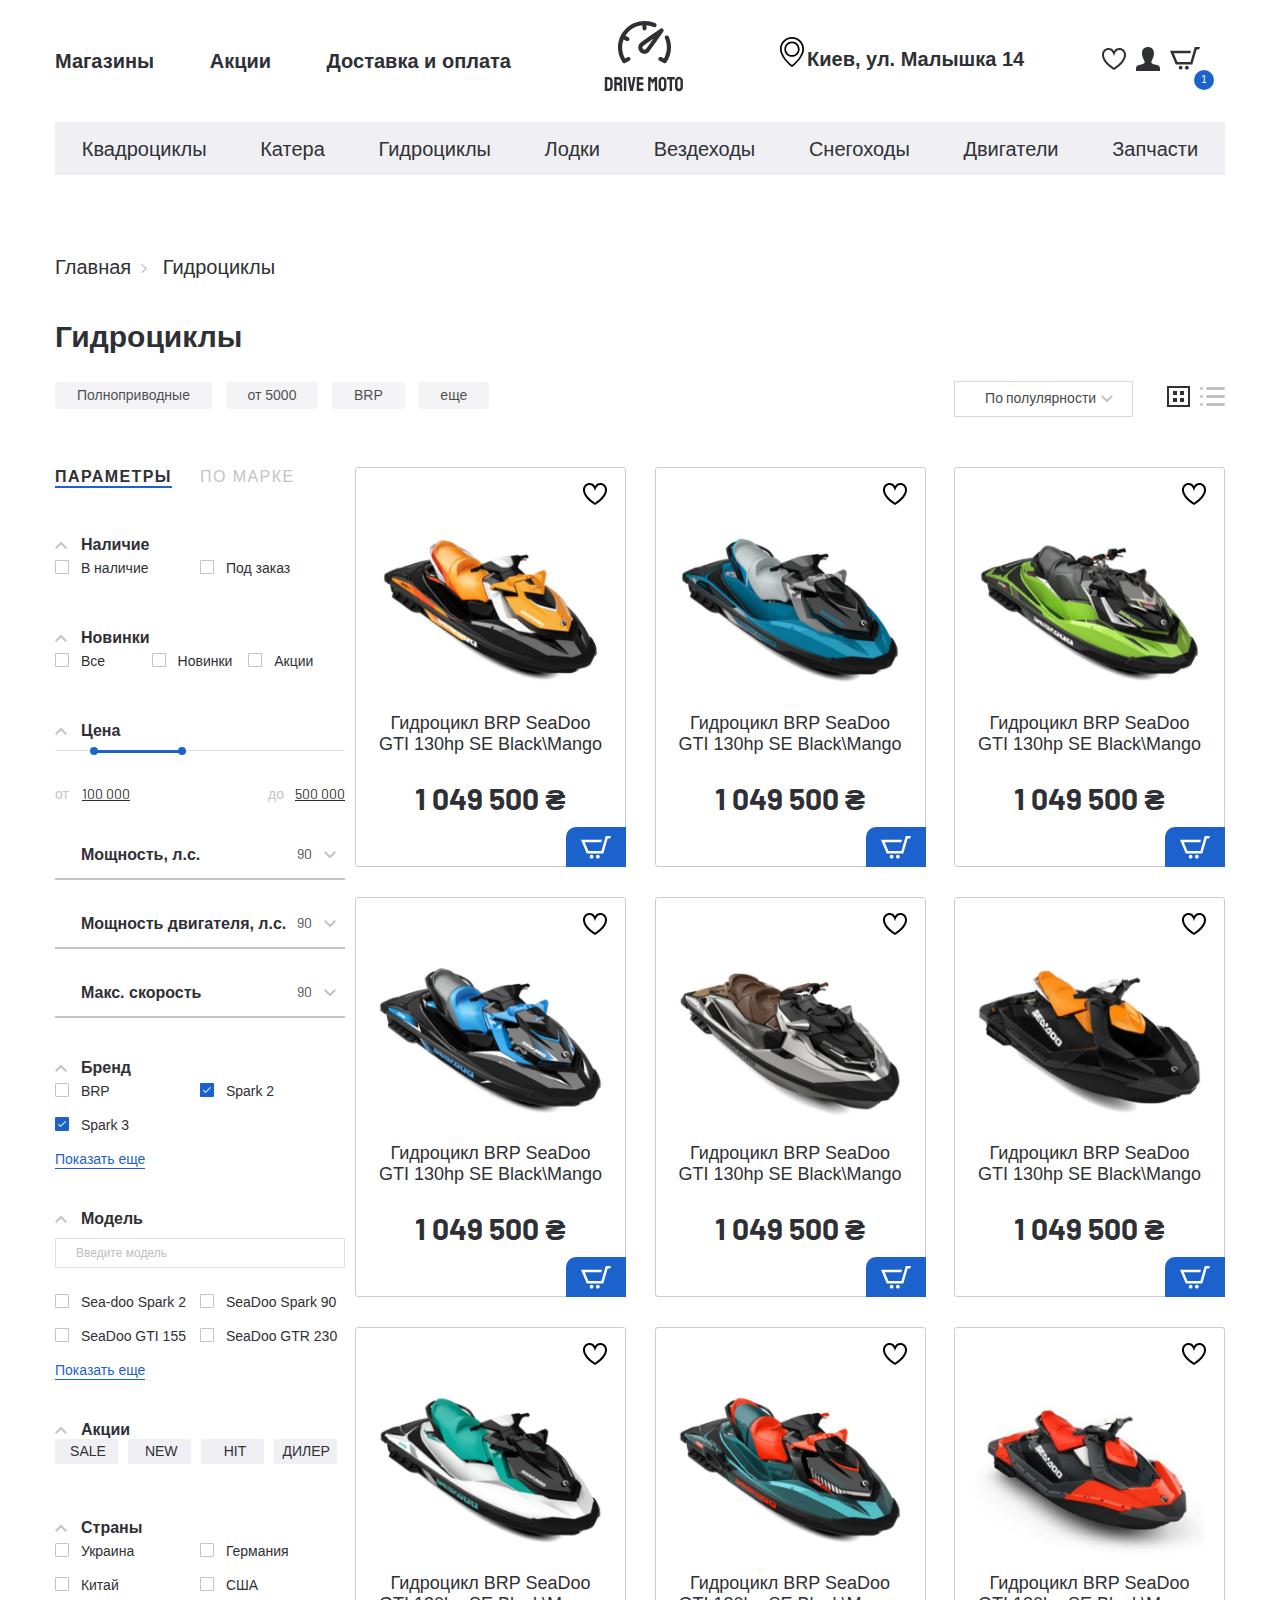
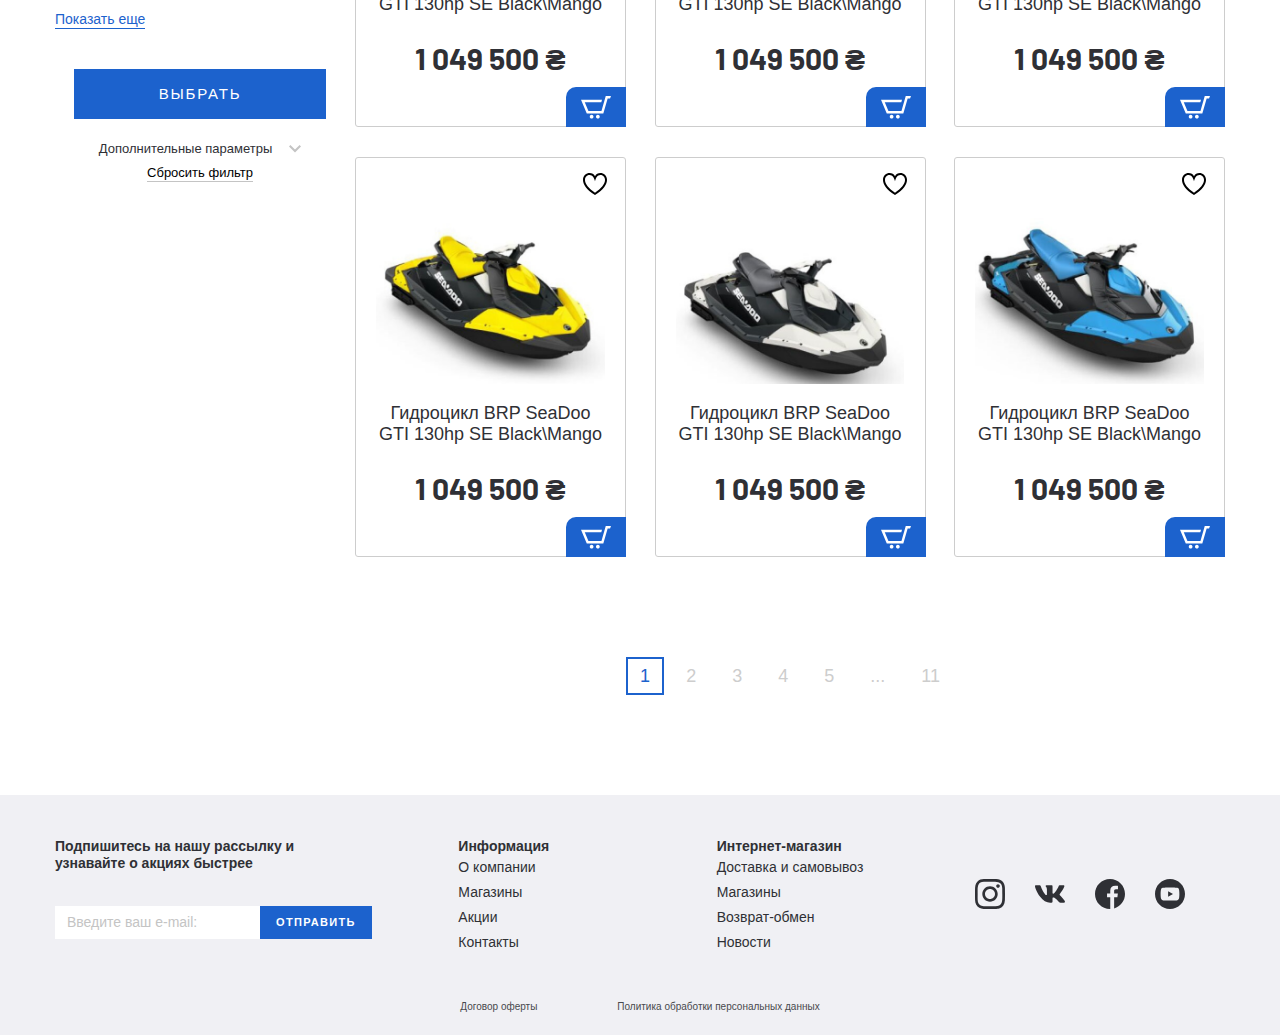
==== commit c503e9f9: "валюта" ====
--- a/catalog.html
+++ b/catalog.html
@@ -8,7 +8,7 @@
   <title>Document</title>
   <link href="https://fonts.googleapis.com/css2?family=Barlow:wght@400;700&display=swap" rel="stylesheet">
   <link rel="stylesheet" href="css/normalize.css">
-  <link rel="stylesheet" href="css/slick.css"> 
+  <link rel="stylesheet" href="css/slick.css">
   <link rel="stylesheet" href="css/fonts.css">
   <link rel="stylesheet" href="css/ion.rangeSlider.min.css">
   <link rel="stylesheet" href="css/jquery.rateyo.min.css">
@@ -41,7 +41,7 @@
           </a>
           <div class="header__box">
             <p class="header__adress">
-              Киев, ул. Малишка 14
+              Киев, ул. Малышка 14
             </p>
             <ul class="user__list">
               <li class="user-list__item">
@@ -106,16 +106,16 @@
         </li>
         <li class="breadcrumbs__list-item">
           <span>Гидроциклы</span>
-        </li> 
+        </li>
       </div>
     </div>
   </div>
-  
-
-  
- 
-  
-  
+
+
+
+
+
+
   <section class="catalog">
     <div class="container">
       <h2 class="catalog__title">
@@ -130,35 +130,35 @@
         </div>
         <div class="catalog__filter-btn">
           <select class="filter-style select-item">
-            <option >По полулярности</option>
-            <option >Новинки</option>
-            <option >По рейтингу</option>
+            <option>По полулярности</option>
+            <option>Новинки</option>
+            <option>По рейтингу</option>
           </select>
           <button class="catalog__filter-btngrid catalog__filter-button catalog__filter-button--active">
             <svg width="23" height="21" viewBox="0 0 23 21" fill="none" xmlns="http://www.w3.org/2000/svg">
-              <rect x="1" y="1" width="21" height="19" stroke="#2F3035" stroke-width="2"/>
-              <rect x="7" y="6" width="2" height="2" fill="#2F3035" stroke="#2F3035" stroke-width="2"/>
-              <rect x="7" y="13" width="2" height="2" fill="#2F3035" stroke="#2F3035" stroke-width="2"/>
-              <rect x="14" y="6" width="2" height="2" fill="#2F3035" stroke="#2F3035" stroke-width="2"/>
-              <rect x="14" y="13" width="2" height="2" fill="#2F3035" stroke="#2F3035" stroke-width="2"/>
-              </svg>
+              <rect x="1" y="1" width="21" height="19" stroke="#2F3035" stroke-width="2" />
+              <rect x="7" y="6" width="2" height="2" fill="#2F3035" stroke="#2F3035" stroke-width="2" />
+              <rect x="7" y="13" width="2" height="2" fill="#2F3035" stroke="#2F3035" stroke-width="2" />
+              <rect x="14" y="6" width="2" height="2" fill="#2F3035" stroke="#2F3035" stroke-width="2" />
+              <rect x="14" y="13" width="2" height="2" fill="#2F3035" stroke="#2F3035" stroke-width="2" />
+            </svg>
           </button>
           <button class="catalog__filter-btnline catalog__filter-button ">
             <svg width="25" height="19" viewBox="0 0 25 19" fill="none" xmlns="http://www.w3.org/2000/svg">
               <g opacity="1">
-              <rect x="6" width="19" height="3" rx="1.5" fill="#2F3035"/>
-              <rect x="6" y="8" width="19" height="3" rx="1.5" fill="#2F3035"/>
-              <rect x="6" y="16" width="19" height="3" rx="1.5" fill="#2F3035"/>
-              <rect width="3" height="3" rx="1.5" fill="#2F3035"/>
-              <rect y="8" width="3" height="3" rx="1.5" fill="#2F3035"/>
-              <rect y="16" width="3" height="3" rx="1.5" fill="#2F3035"/>
+                <rect x="6" width="19" height="3" rx="1.5" fill="#2F3035" />
+                <rect x="6" y="8" width="19" height="3" rx="1.5" fill="#2F3035" />
+                <rect x="6" y="16" width="19" height="3" rx="1.5" fill="#2F3035" />
+                <rect width="3" height="3" rx="1.5" fill="#2F3035" />
+                <rect y="8" width="3" height="3" rx="1.5" fill="#2F3035" />
+                <rect y="16" width="3" height="3" rx="1.5" fill="#2F3035" />
               </g>
-              </svg>
-              
+            </svg>
+
           </button>
         </div>
       </div>
-      <div class="catalog__inner">      
+      <div class="catalog__inner">
         <aside class="catalog__inner-aside aside-filter">
           <div class="tabs-wrapper">
             <div class="tabs aside-filter__tabs">
@@ -167,229 +167,229 @@
             </div>
             <div class="tabs-container">
               <div id="filter-1" class="tabs-content aside-filter__tabs-content tabs-content--active">
-                
+
                 <form class="aside-filter__form">
                   <ul class="aside-filter__list">
                     <li class="aside-filter__item-drop">
                       <p class="aside-filter__item-title
                       filter__item-drop filter__item-drop--active">Наличие</p>
                       <div class="aside-filter__content">
-                        <div class="aside-filter__item-content-box">                          
+                        <div class="aside-filter__item-content-box">
                           <label class="aside-filter__content-label">
                             <input class="filter-style" type="checkbox">
                             В наличие
-                          </label> 
-                        </div>
-                        <div class="aside-filter__item-content-box">                          
+                          </label>
+                        </div>
+                        <div class="aside-filter__item-content-box">
                           <label class="aside-filter__content-label">
                             <input class="filter-style" type="checkbox">
                             Под заказ
-                          </label> 
-                        </div>                                           
+                          </label>
+                        </div>
                       </div>
                     </li>
                     <li class="aside-filter__item-drop">
                       <p class="aside-filter__item-title
                       filter__item-drop filter__item-drop--active">Новинки</p>
                       <div class="aside-filter__content aside-filter__content-radio">
-                        <div class="aside-filter__item-content-box">                          
+                        <div class="aside-filter__item-content-box">
                           <label class="aside-filter__content-label">
                             <input class="filter-style" name="radio" type="radio">
                             Все
-                          </label> 
-                        </div>
-                        <div class="aside-filter__item-content-box">                          
+                          </label>
+                        </div>
+                        <div class="aside-filter__item-content-box">
                           <label class="aside-filter__content-label">
                             <input class="filter-style" name="radio" type="radio">
                             Новинки
-                          </label> 
-                        </div>
-                        <div class="aside-filter__item-content-box">                          
+                          </label>
+                        </div>
+                        <div class="aside-filter__item-content-box">
                           <label class="aside-filter__content-label">
                             <input class="filter-style" name="radio" type="radio">
                             Акции
-                          </label> 
-                        </div>                                              
+                          </label>
+                        </div>
                       </div>
                     </li>
                     <li class="aside-filter__item-drop">
                       <p class="aside-filter__item-title
                       filter__item-drop filter__item-drop--active">Цена</p>
                       <div class="aside-filter__content">
-                        <input type="text" class="js-range-slider" name="my_range" value=""
-                         data-min="100000" data-max="500000" data-from="150000" data-to="275000" />                                           
-                      </div>
-                    </li>
-                <li class="aside-filter__item-list">
-                  <div class="filter__item-list">
-                    <p class="filter__item-listtitle">
-                      Мощность, л.с.
-                    </p>
-                    <select class="filter-style filter__item-listselect">
-                      <option >90</option>
-                      <option >130</option>
-                      <option >154</option>
-                      <option >230</option>
-                      <option >300</option>
-                    </select>
-                  </div>
-
-                 <div class="filter__item-list">
-                    <p class="filter__item-listtitle">
-                      Мощность двигателя, л.с.
-                    </p>
-                    <select class="filter-style filter__item-listselect">
-                      <option >90</option>
-                      <option >130</option>
-                      <option >154</option>
-                      <option >230</option>
-                      <option >300</option>
-                    </select>
-                  </div>
-                  <div class="filter__item-list">
-                    <p class="filter__item-listtitle">
-                      Макс. скорость
-                    </p>
-                    <select class="filter-style filter__item-listselect">
-                      <option >90</option>
-                      <option >130</option>
-                      <option >154</option>
-                      <option >230</option>
-                      <option >300</option>
-                    </select>
-                  </div>
-                                    
-                </li>
-                <li class="aside-filter__item-drop">
-                  <p class="aside-filter__item-title
+                        <input type="text" class="js-range-slider" name="my_range" value="" data-min="100000"
+                          data-max="500000" data-from="150000" data-to="275000" />
+                      </div>
+                    </li>
+                    <li class="aside-filter__item-list">
+                      <div class="filter__item-list">
+                        <p class="filter__item-listtitle">
+                          Мощность, л.с.
+                        </p>
+                        <select class="filter-style filter__item-listselect">
+                          <option>90</option>
+                          <option>130</option>
+                          <option>154</option>
+                          <option>230</option>
+                          <option>300</option>
+                        </select>
+                      </div>
+
+                      <div class="filter__item-list">
+                        <p class="filter__item-listtitle">
+                          Мощность двигателя, л.с.
+                        </p>
+                        <select class="filter-style filter__item-listselect">
+                          <option>90</option>
+                          <option>130</option>
+                          <option>154</option>
+                          <option>230</option>
+                          <option>300</option>
+                        </select>
+                      </div>
+                      <div class="filter__item-list">
+                        <p class="filter__item-listtitle">
+                          Макс. скорость
+                        </p>
+                        <select class="filter-style filter__item-listselect">
+                          <option>90</option>
+                          <option>130</option>
+                          <option>154</option>
+                          <option>230</option>
+                          <option>300</option>
+                        </select>
+                      </div>
+
+                    </li>
+                    <li class="aside-filter__item-drop">
+                      <p class="aside-filter__item-title
                   filter__item-drop filter__item-drop--active">Бренд</p>
-                  <div class="aside-filter__content">
-                    <div class="aside-filter__item-content-box">                          
-                      <label class="aside-filter__content-label">
-                        <input class="filter-style" type="checkbox">
-                        BRP
-                      </label> 
-                    </div>
-                    <div class="aside-filter__item-content-box">                          
-                      <label class="aside-filter__content-label">
-                        <input class="filter-style" type="checkbox" checked>
-                        Spark 2
-                      </label> 
-                    </div> 
-                    <div class="aside-filter__item-content-box">                          
-                      <label class="aside-filter__content-label">
-                        <input class="filter-style" type="checkbox" checked>
-                        Spark 3 
-                      </label> 
-                    </div>
-                    <div class="filter-more">
-                      <button class="filter-more__btn" href="#">Показать еще</button>
-                    </div>
-                                                                                        
-                  </div>
-                  
-                </li>
-
-                <li class="aside-filter__item-drop">
-                  <p class="aside-filter__item-title
+                      <div class="aside-filter__content">
+                        <div class="aside-filter__item-content-box">
+                          <label class="aside-filter__content-label">
+                            <input class="filter-style" type="checkbox">
+                            BRP
+                          </label>
+                        </div>
+                        <div class="aside-filter__item-content-box">
+                          <label class="aside-filter__content-label">
+                            <input class="filter-style" type="checkbox" checked>
+                            Spark 2
+                          </label>
+                        </div>
+                        <div class="aside-filter__item-content-box">
+                          <label class="aside-filter__content-label">
+                            <input class="filter-style" type="checkbox" checked>
+                            Spark 3
+                          </label>
+                        </div>
+                        <div class="filter-more">
+                          <button class="filter-more__btn" href="#">Показать еще</button>
+                        </div>
+
+                      </div>
+
+                    </li>
+
+                    <li class="aside-filter__item-drop">
+                      <p class="aside-filter__item-title
                   filter__item-drop filter__item-drop--active">Модель</p>
-                  <div class="aside-filter__content">
-                    <input class="filter-search" type="text" placeholder="Введите модель ">
-                    <div class="aside-filter__item-content-box">                          
-                      <label class="aside-filter__content-label">
-                        <input class="filter-style" type="checkbox">
-                        Sea-doo Spark 2
-                      </label> 
-                    </div>
-                    <div class="aside-filter__item-content-box">                          
-                      <label class="aside-filter__content-label">
-                        <input class="filter-style" type="checkbox">
-                        SeaDoo Spark 90 
-                      </label> 
-                    </div>
-                    <div class="aside-filter__item-content-box">                          
-                      <label class="aside-filter__content-label">
-                        <input class="filter-style" type="checkbox">
-                        SeaDoo GTI 155 
-                      </label> 
-                    </div>                                                
-                    <div class="aside-filter__item-content-box">                          
-                      <label class="aside-filter__content-label">
-                        <input class="filter-style" type="checkbox">
-                        SeaDoo GTR 230 
-                      </label> 
-                    </div>
-                    <div class="filter-more">
-                      <button class="filter-more__btn" href="#">Показать еще</button>
-                    </div>     
-                  </div>
-                </li>
-
-                <li class="aside-filter__item-drop btn-checked">
-                  <p class="aside-filter__item-title
+                      <div class="aside-filter__content">
+                        <input class="filter-search" type="text" placeholder="Введите модель ">
+                        <div class="aside-filter__item-content-box">
+                          <label class="aside-filter__content-label">
+                            <input class="filter-style" type="checkbox">
+                            Sea-doo Spark 2
+                          </label>
+                        </div>
+                        <div class="aside-filter__item-content-box">
+                          <label class="aside-filter__content-label">
+                            <input class="filter-style" type="checkbox">
+                            SeaDoo Spark 90
+                          </label>
+                        </div>
+                        <div class="aside-filter__item-content-box">
+                          <label class="aside-filter__content-label">
+                            <input class="filter-style" type="checkbox">
+                            SeaDoo GTI 155
+                          </label>
+                        </div>
+                        <div class="aside-filter__item-content-box">
+                          <label class="aside-filter__content-label">
+                            <input class="filter-style" type="checkbox">
+                            SeaDoo GTR 230
+                          </label>
+                        </div>
+                        <div class="filter-more">
+                          <button class="filter-more__btn" href="#">Показать еще</button>
+                        </div>
+                      </div>
+                    </li>
+
+                    <li class="aside-filter__item-drop btn-checked">
+                      <p class="aside-filter__item-title
                   filter__item-drop filter__item-drop--active">Акции</p>
-                    <div class="aside-filter__content">
-                      <div class="aside-filter__item-content-box">                          
-                        <label class="aside-filter__content-label">
-                          <input class="filter-style" type="checkbox">
-                          <span class="btn-checked__text">SALE</span>
-                        </label> 
-                      </div>
-                    
-                      <div class="aside-filter__item-content-box">                          
-                        <label class="aside-filter__content-label">
-                          <input class="filter-style" type="checkbox">
-                          <span class="btn-checked__text">NEW</span>
-                        </label> 
-                      </div>
-                        <div class="aside-filter__item-content-box">                          
+                      <div class="aside-filter__content">
+                        <div class="aside-filter__item-content-box">
+                          <label class="aside-filter__content-label">
+                            <input class="filter-style" type="checkbox">
+                            <span class="btn-checked__text">SALE</span>
+                          </label>
+                        </div>
+
+                        <div class="aside-filter__item-content-box">
+                          <label class="aside-filter__content-label">
+                            <input class="filter-style" type="checkbox">
+                            <span class="btn-checked__text">NEW</span>
+                          </label>
+                        </div>
+                        <div class="aside-filter__item-content-box">
                           <label class="aside-filter__content-label">
                             <input class="filter-style" type="checkbox">
                             <span class="btn-checked__text">HIT</span>
-                          </label> 
-                        </div>
-                        <div class="aside-filter__item-content-box">                          
+                          </label>
+                        </div>
+                        <div class="aside-filter__item-content-box">
                           <label class="aside-filter__content-label">
                             <input class="filter-style" type="checkbox">
                             <span class="btn-checked__text">ДИЛЕР</span>
-                          </label> 
-                        </div>                                               
-                    </div>
-                </li>
-
-                <li class="aside-filter__item-drop">
-                  <p class="aside-filter__item-title
+                          </label>
+                        </div>
+                      </div>
+                    </li>
+
+                    <li class="aside-filter__item-drop">
+                      <p class="aside-filter__item-title
                   filter__item-drop filter__item-drop--active">Страны</p>
-                  <div class="aside-filter__content">
-                    <div class="aside-filter__item-content-box">                          
-                      <label class="aside-filter__content-label">
-                        <input class="filter-style" type="checkbox">
-                        Украина
-                      </label> 
-                    </div>
-                    <div class="aside-filter__item-content-box">                          
-                      <label class="aside-filter__content-label">
-                        <input class="filter-style" type="checkbox">
-                        Германия
-                      </label> 
-                    </div>
-                    <div class="aside-filter__item-content-box">                          
-                      <label class="aside-filter__content-label">
-                        <input class="filter-style" type="checkbox">
-                        Китай
-                      </label> 
-                    </div>
-                    <div class="aside-filter__item-content-box">                          
-                      <label class="aside-filter__content-label">
-                        <input class="filter-style" type="checkbox">
-                        CША
-                      </label> 
-                    </div>
-                    <div class="filter-more">
-                      <button class="filter-more__btn" href="#">Показать еще</button>
-                    </div>                                                   
-                  </div>
-                </li>
+                      <div class="aside-filter__content">
+                        <div class="aside-filter__item-content-box">
+                          <label class="aside-filter__content-label">
+                            <input class="filter-style" type="checkbox">
+                            Украина
+                          </label>
+                        </div>
+                        <div class="aside-filter__item-content-box">
+                          <label class="aside-filter__content-label">
+                            <input class="filter-style" type="checkbox">
+                            Германия
+                          </label>
+                        </div>
+                        <div class="aside-filter__item-content-box">
+                          <label class="aside-filter__content-label">
+                            <input class="filter-style" type="checkbox">
+                            Китай
+                          </label>
+                        </div>
+                        <div class="aside-filter__item-content-box">
+                          <label class="aside-filter__content-label">
+                            <input class="filter-style" type="checkbox">
+                            CША
+                          </label>
+                        </div>
+                        <div class="filter-more">
+                          <button class="filter-more__btn" href="#">Показать еще</button>
+                        </div>
+                      </div>
+                    </li>
                     <li class="aside-filter__item-drop aside-filter__item-btn">
                       <button class="filter-btn__send filter-btn__send--active" type="submit">ВЫБРАТЬ</button>
                       <p class="filter__extra">Дополнительные параметры</p>
@@ -423,7 +423,7 @@
                 Гидроцикл BRP SeaDoo GTI 130hp SE Black\Mango
               </h4>
               <p class="price product-item__price">
-                1 049 500  грн
+                1 049 500 ₴
               </p>
               <p class="product-item__notify-text">
                 нет в наличии
@@ -448,7 +448,7 @@
                 Гидроцикл BRP SeaDoo GTI 130hp SE Black\Mango
               </h4>
               <p class="price product-item__price">
-                1 049 500  
+                1 049 500 ₴
               </p>
               <p class="product-item__notify-text">
                 нет в наличии
@@ -473,7 +473,7 @@
                 Гидроцикл BRP SeaDoo GTI 130hp SE Black\Mango
               </h4>
               <p class="price product-item__price">
-                1 049 500  
+                1 049 500 ₴
               </p>
               <p class="product-item__notify-text">
                 нет в наличии
@@ -498,7 +498,7 @@
                 Гидроцикл BRP SeaDoo GTI 130hp SE Black\Mango
               </h4>
               <p class="price product-item__price">
-                1 049 500  грн
+                1 049 500 ₴
               </p>
               <p class="product-item__notify-text">
                 нет в наличии
@@ -523,7 +523,7 @@
                 Гидроцикл BRP SeaDoo GTI 130hp SE Black\Mango
               </h4>
               <p class="price product-item__price">
-                1 049 500  грн
+                1 049 500 ₴
               </p>
               <p class="product-item__notify-text">
                 нет в наличии
@@ -548,7 +548,7 @@
                 Гидроцикл BRP SeaDoo GTI 130hp SE Black\Mango
               </h4>
               <p class="price product-item__price">
-                1 049 500  грн
+                1 049 500 ₴
               </p>
               <p class="product-item__notify-text">
                 нет в наличии
@@ -573,7 +573,7 @@
                 Гидроцикл BRP SeaDoo GTI 130hp SE Black\Mango
               </h4>
               <p class="price product-item__price">
-                1 049 500  грн
+                1 049 500 ₴
               </p>
               <p class="product-item__notify-text">
                 нет в наличии
@@ -598,7 +598,7 @@
                 Гидроцикл BRP SeaDoo GTI 130hp SE Black\Mango
               </h4>
               <p class="price product-item__price">
-                1 049 500  грн
+                1 049 500 ₴
               </p>
               <p class="product-item__notify-text">
                 нет в наличии
@@ -623,7 +623,7 @@
                 Гидроцикл BRP SeaDoo GTI 130hp SE Black\Mango
               </h4>
               <p class="price product-item__price">
-                1 049 500  грн
+                1 049 500 ₴
               </p>
               <p class="product-item__notify-text">
                 нет в наличии
@@ -648,7 +648,7 @@
                 Гидроцикл BRP SeaDoo GTI 130hp SE Black\Mango
               </h4>
               <p class="price product-item__price">
-                1 049 500  грн
+                1 049 500 ₴
               </p>
               <p class="product-item__notify-text">
                 нет в наличии
@@ -673,7 +673,7 @@
                 Гидроцикл BRP SeaDoo GTI 130hp SE Black\Mango
               </h4>
               <p class="price product-item__price">
-                1 049 500  грн
+                1 049 500 ₴
               </p>
               <p class="product-item__notify-text">
                 нет в наличии
@@ -698,7 +698,7 @@
                 Гидроцикл BRP SeaDoo GTI 130hp SE Black\Mango
               </h4>
               <p class="price product-item__price">
-                1 049 500  грн
+                1 049 500 ₴
               </p>
               <p class="product-item__notify-text">
                 нет в наличии
@@ -714,16 +714,16 @@
               <li class="pagination-list__item"><a href="#">5</a></li>
               <li class="pagination-list__item pagination-list__item--dots"><span>...</span></li>
               <li class="pagination-list__item"><a href="#">11</a></li>
-            </ul>       
-          </div>       
+            </ul>
+          </div>
         </div>
       </div>
     </div>
   </section>
 
-  
-
-  
+
+
+
 
 
   <footer class="footer">
--- a/css/style.css
+++ b/css/style.css
@@ -270,7 +270,7 @@
   padding-right: 20px;
 }
 
-.sale-item__price-new::after {
+/* .sale-item__price-new::after {
   content: "";
   background-image: url("../images/icons-price.svg");
   position: absolute;
@@ -278,7 +278,7 @@
   top: 8px;
   width: 15px;
   height: 18px;
-}
+} */
 
 .sale-item__price-old {
   font-weight: 400;
@@ -292,7 +292,7 @@
   display: inline-block;
 }
 
-.sale-item__price-old::after {
+/* .sale-item__price-old::after {
   content: "";
   background-image: url("../images/icons-price-old.svg");
   position: absolute;
@@ -300,7 +300,7 @@
   top: 8px;
   width: 8px;
   height: 10px;
-}
+} */
 
 .sale-item__footer {
   background-color: #d9d9d9;
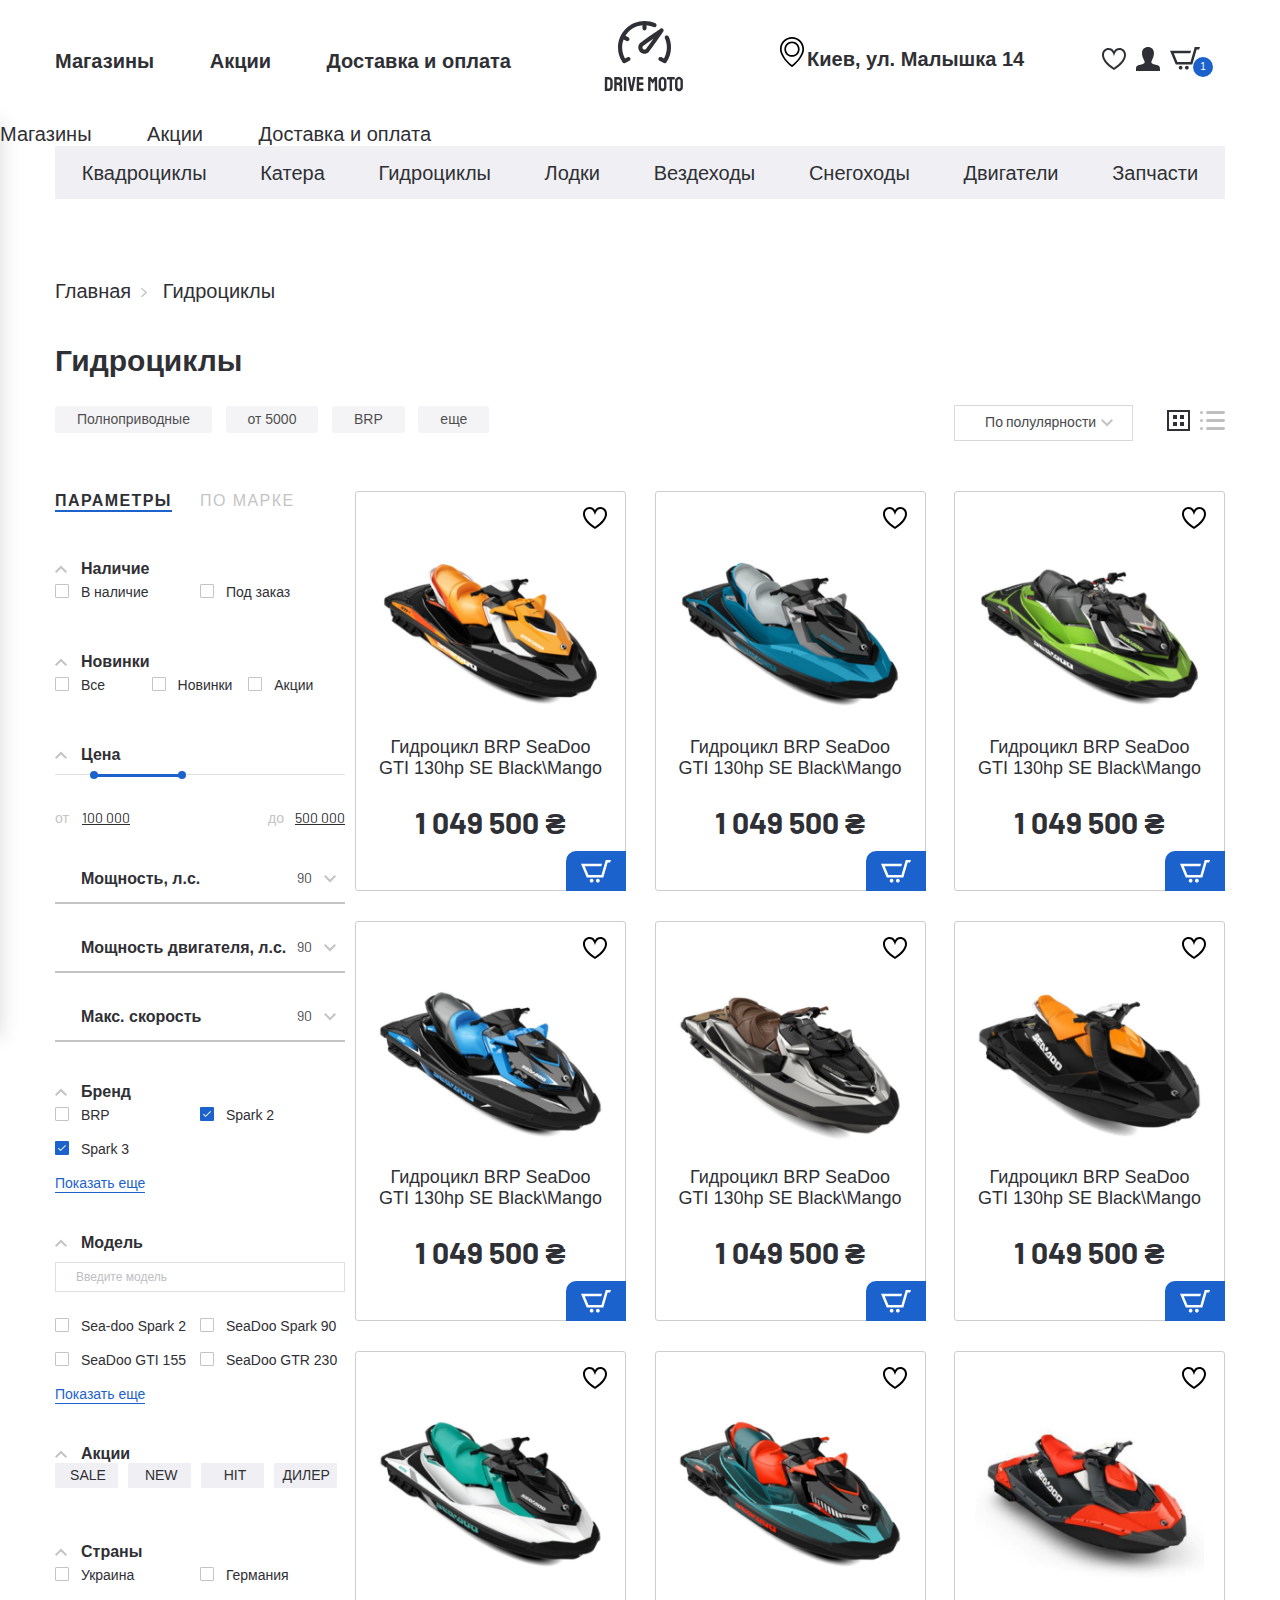
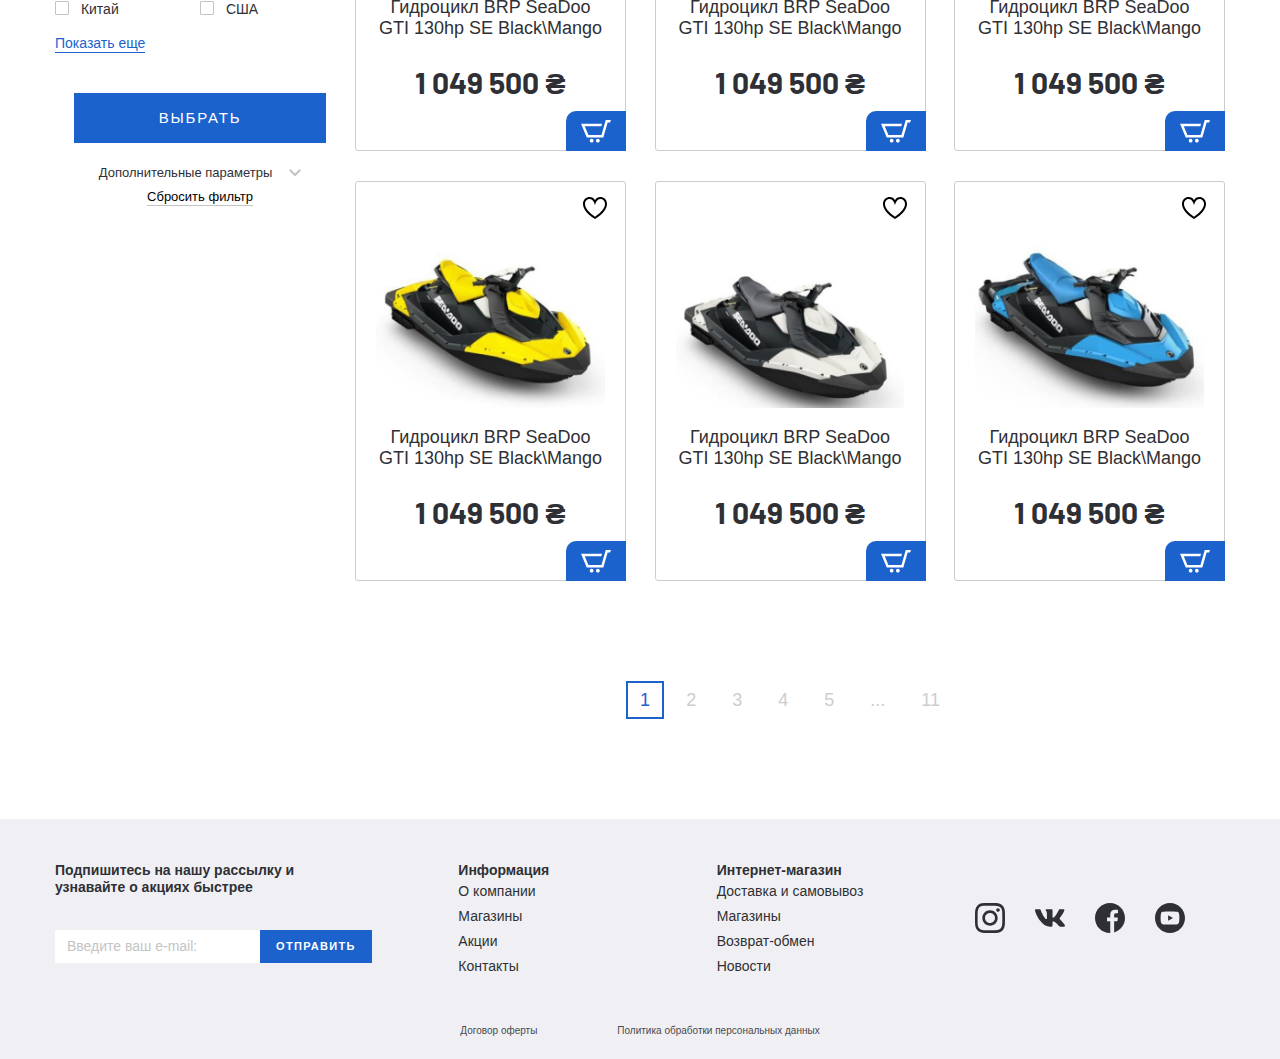
==== commit 7e20b493: "каталог" ====
--- a/catalog.html
+++ b/catalog.html
@@ -24,6 +24,11 @@
       <div class="container">
         <div class="header__top-inner">
           <nav class="menu">
+            <button class="menu__btn">
+              <div class="menu__btn-line"></div>
+              <div class="menu__btn-line"></div>
+              <div class="menu__btn-line"></div>
+            </button>
             <ul class="menu__list">
               <li class="menu__item">
                 <a class="menu__link" href="#">Магазины</a>
@@ -65,6 +70,106 @@
         </div>
       </div>
     </div>
+    <ul class="menu-mobile__list ">
+      <li class="menu-mobile__item">
+        <a class="menu-mobile__link" href="#">
+          <img class="menu-mobile__img" src="images/user.svg" alt="house">
+          <p>Войти</p>
+        </a>
+      </li>
+      <li class="menu-mobile__item">
+        <a class="menu-mobile__link" href="#">
+          <img class="menu-mobile__img" src="images/user.svg" alt="user">
+          <p>Регистрация</p>
+        </a>
+      </li>
+      <li class="menu-mobile__item">
+        <a class="menu-mobile__link" href="#">
+          <img class="menu-mobile__img" src="images/heart.svg" alt="heart">
+          <p>Избранное</p>
+        </a>
+      </li>
+      <li class="menu-mobile__item">
+        <a class="menu-mobile__link" href="#">
+          <img class="menu-mobile__img" src="images/basket.svg" alt="basket">
+          <p>Корзина</p>
+        </a>
+      </li>
+      <li class="menu-mobile__item">
+        <a class="menu-mobile__link" href="#">
+          <img class="menu-mobile__img" src="images/house.svg" alt="house">
+          <p>Магазины</p>
+        </a>
+      </li>
+      <li class="menu-mobile__item">
+        <a class="menu-mobile__link" href="#">
+          <img class="menu-mobile__img" src="images/procent.svg" alt="img">
+          <p>Акции</p>
+        </a>
+      </li>
+      <li class="menu-mobile__item">
+        <a class="menu-mobile__link" href="#">
+          <img class="menu-mobile__img" src="images/box.svg" alt="img">
+          <p>Доставка и оплата</p>
+        </a>
+      </li>
+
+
+      <li class="menu-mobile__item">
+        <a class="menu-mobile__link" href="#">
+          <p>Квадроциклы</p>
+        </a>
+      </li>
+      <li class="menu-mobile__item">
+        <a class="menu-mobile__link" href="#">
+          <p>Катера</p>
+        </a>
+      </li>
+      <li class="menu-mobile__item">
+        <a class="menu-mobile__link" href="#">
+          <p>Гидроциклы</p>
+        </a>
+      </li>
+      <li class="menu-mobile__item">
+        <a class="menu-mobile__link" href="#">
+          <p>Лодки</p>
+        </a>
+      </li>
+      <li class="menu-mobile__item">
+        <a class="menu-mobile__link" href="#">
+          <p>Вездеходы</p>
+        </a>
+      </li>
+      <li class="menu-mobile__item">
+        <a class="menu-mobile__link" href="#">
+          <p>Снегоходы</p>
+        </a>
+      </li>
+      <li class="menu-mobile__item">
+        <a class="menu-mobile__link" href="#">
+          <p>Двигатели</p>
+        </a>
+      </li>
+      <li class="menu-mobile__item">
+        <a class="menu-mobile__link" href="#">
+          <p> Запчасти</p>
+        </a>
+      </li>
+    </ul>
+    <div class="menu__mobile__linewrapper">
+      <ul class="menu__mobile__line">
+        <li class="menu__item">
+          <a class="menu__link" href="#">Магазины</a>
+        </li>
+        <li class="menu__item">
+          <a class="menu__link" href="#">Акции</a>
+        </li>
+        <li class="menu__item">
+          <a class="menu__link" href="#">Доставка и оплата</a>
+        </li>
+      </ul>
+    </div>
+
     <div class="header__bottom">
       <div class="container">
         <ul class="menu-categories">
@@ -75,7 +180,7 @@
             <a class="menu-categories__link" href="#">Катера</a>
           </li>
           <li class="menu-categories__item">
-            <a class="menu-categories__link" href="#">Гидроциклы</a>
+            <a class="menu-categories__link" href="./catalog.html">Гидроциклы</></a>
           </li>
           <li class="menu-categories__item">
             <a class="menu-categories__link" href="#">Лодки</a>
@@ -100,34 +205,33 @@
 
   <div class="breadcrumbs">
     <div class="container">
-      <div class="breadcrumbs__list">
-        <li class="breadcrumbs__list-item">
-          <a href="#">Главная</a>
-        </li>
-        <li class="breadcrumbs__list-item">
-          <span>Гидроциклы</span>
-        </li>
-      </div>
+      <div class="breadcrumbs__inner">
+        <div class="breadcrumbs__list mobile-overflow">
+          <li class="breadcrumbs__list-item">
+            <a href="#">Главная</a>
+          </li>
+          <li class="breadcrumbs__list-item">
+            <span>Гидроциклы</span>
+          </li>
+        </div>
+      </div>     
     </div>
   </div>
 
-
-
-
-
-
-  <section class="catalog">
+   <section class="catalog">
     <div class="container">
       <h2 class="catalog__title">
         Гидроциклы
       </h2>
       <div class="catalog__filter">
-        <div class="catalog__filter-items">
-          <button>Полноприводные</button>
-          <button>от 5000</button>
-          <button>BRP</button>
-          <button>еще</button>
-        </div>
+        <div class="catalog__filter-itemsinner mobile-overflow">
+          <div class="catalog__filter-items">
+            <button>Полноприводные</button>
+            <button>от 5000</button>
+            <button>BRP</button>
+            <button>еще</button>
+          </div>
+        </div>       
         <div class="catalog__filter-btn">
           <select class="filter-style select-item">
             <option>По полулярности</option>
@@ -154,13 +258,15 @@
                 <rect y="16" width="3" height="3" rx="1.5" fill="#2F3035" />
               </g>
             </svg>
-
           </button>
         </div>
       </div>
       <div class="catalog__inner">
+        <div class="aside__btn">
+          фильтр
+        </div>
         <aside class="catalog__inner-aside aside-filter">
-          <div class="tabs-wrapper">
+          <div class="tabs-wrapper tabs-wrapper--no-scroll">
             <div class="tabs aside-filter__tabs">
               <a class="tab aside-filter__tab tab--active" href="#filter-1"><span>Параметры</span></a>
               <a class="tab aside-filter__tab" href="#filter-2"><span>по марке</span></a>
@@ -738,8 +844,8 @@
             </form>
           </div>
 
-          <div class="footer__top-item">
-            <h6 class="footer__top-title">Информация</h6>
+          <div class="footer__top-item footer__top-itemdrop">
+            <h6 class="footer__top-title footer__topdrop">Информация</h6>
             <ul class="footer-list">
               <li class="footer-list__item"><a href="#">О компании</a></li>
               <li class="footer-list__item"><a href="#">Магазины</a></li>
@@ -748,7 +854,7 @@
             </ul>
           </div>
           <div class="footer__top-item">
-            <h6 class="footer__top-title">Интернет-магазин</h6>
+            <h6 class="footer__top-title footer__topdrop">Интернет-магазин</h6>
             <ul class="footer-list">
               <li class="footer-list__item"><a href="#">Доставка и самовывоз</a></li>
               <li class="footer-list__item"><a href="#">Магазины</a></li>
--- a/css/style.css
+++ b/css/style.css
@@ -40,6 +40,8 @@
   font-size: 20px;
   line-height: 24px;
   font-weight: 400;
+  overflow-x: hidden;
+  min-width: 320px;
 }
 
 .page-section {
@@ -73,6 +75,10 @@
   display: flex;
 }
 
+.menu__btn{
+  display: none;
+}
+
 .header__adress {
   margin-right: 60px;
   width: 265px;
@@ -89,7 +95,43 @@
   left: 0;
   top: -10px;
 }
-
+/* ---------------------------------------------- */
+.menu-mobile__list{
+  width: 243px;
+  box-shadow: 0px 0px 20px rgba(0, 0, 0, 0.15);
+  transform: translateX(-100%);
+  transition: all .3s;
+  position: absolute;
+  z-index: 10;
+  background-color: #fff;
+}
+
+.menu-mobile__linewrapper{
+  display: none;
+}
+
+.menu-mobile__list--active{
+  transform: translateX(0%);
+}
+
+.menu-mobile__item{
+  position: relative;
+  border-bottom: 1px solid rgba(0, 0, 0, 0.1);
+}
+
+.menu-mobile__link{
+  display: block;
+  padding-left: 53px;
+  padding-top: 36px;
+}
+
+.menu-mobile__img{
+  position: absolute;
+  left: 11px;
+  bottom: 0;
+}
+
+/* ------------------------------------------------ */
 .user__list {
   margin-right: 15px;
   display: flex;
@@ -116,8 +158,8 @@
   background-color: #1c62cd;
   border-radius: 50%;
   text-align: center;
-  bottom: -15px;
-  right: -14px;
+  bottom: -2px;
+  right: -13px;
 }
 
 .header__bottom {
@@ -216,6 +258,10 @@
   border-radius: 50%;
   background-color: transparent;
 }
+
+.slick-dots .slick-active button{
+  background-color: #fff;
+}
 /* 
 .slick-active  button {
   background: #fff;
@@ -254,6 +300,11 @@
 
 .sale-item__price {
   text-align: right;
+}
+
+.aside__btn{
+  display: none;
+
 }
 
 .price {
@@ -1586,4 +1637,17 @@
   background-color: #1c62cd;
   border-radius: 3px;
   border: none;
+}
+
+.product-slider .slick-dots{
+  bottom: -30px;
+}
+
+.product-slider .slick-dots button{
+  background-color: #c4c4c4;
+}
+
+
+.product-slider .slick-dots .slick-active button{
+  background-color: #1c62cd;
 }--- a/css/media.css
+++ b/css/media.css
@@ -1,3 +1,265 @@
+
+@media(max-width: 1300px){
+    .product__more{
+        margin-top: 60px;
+    }
+}
+
 @media(max-width: 1200px){
-    
-}+   .banner-section__slider-img{
+    min-height: 380px;
+    max-width: 600px;
+   }
+   .banner-section__inner{
+    justify-content: space-around;
+   }
+   .banner-section__slider{
+    max-width: 600px;
+   }
+   .categories__inner{
+    justify-content: space-around;
+   }
+   .banner__link img{
+    width: 100%;
+   }
+   .catalog__inner-list{
+    justify-content: space-around;
+   }
+}
+
+
+@media(max-width: 1100px){
+    .menu__item + .menu__item{
+        padding-left: 20px;
+    }
+    .header__adress{
+        margin-right: 20px;
+    }
+    
+}
+
+@media(max-width: 968px){
+    .header__bottom{
+        display: none;
+    }
+    .menu__list{
+        display: none;
+    }
+    .menu__btn{
+        display: block;
+        background-color: transparent;
+        cursor: pointer;
+        border: none;
+        padding: 0;
+    }
+    .menu__btn-line{
+        background: #2f3035;
+        border-radius: 3px;
+        height: 3px;
+        width: 34px;
+        margin: 8px 0;
+    }
+
+    .menu__mobile__linewrapper{
+        display: block;
+        font-weight: bold;
+        font-size: 20px;
+        line-height: 24px;
+        font-family: 'SFProDisplay-Bold', sans-serif;
+        background: #f0f0f4;   
+        overflow-x: scroll;
+    }
+
+    .menu__mobile__line{
+        padding: 14px 0 14px 15px;
+        width: 450px;       
+    }
+    .banner-section__inner{
+        margin-top: 25px;
+        flex-wrap: wrap;
+        justify-content: center;
+    }
+    .banner-section__slider-item{
+        text-align: center;
+    }
+
+    .banner-section__slider{
+        max-width: 100%;
+    }
+
+    
+    .banner-section__slider-img{
+        max-width: 100%;
+        margin-bottom: 25px;
+    }
+
+    .mobile-overflow
+    {
+        width: 1000px;
+    }
+
+    .catalog__filter-itemsinner,
+    .tabs-wrapper,
+    .breadcrumbs__inner{
+        overflow-x: scroll;
+    }
+    .tabs-wrapper.tabs-wrapper--no-scroll{
+        overflow: hidden;
+    }
+    
+}
+
+@media(max-width: 940px){
+   .footer__top-inner{
+    flex-wrap: wrap;
+    justify-content: space-around;
+   } 
+   .footer__top-item{
+    margin-bottom: 25px;
+   }
+   .catalog__filter-btn button{
+    display: none;
+   }
+   .catalog__filter-btn{
+    margin-top: 30px;
+   }
+   .catalog__filter{
+    display: block;
+   }
+   
+
+}
+
+
+@media(max-width: 640px){
+    .header__adress{
+        display: none;
+    }
+    .banner-section__slider-img{
+        min-width: 200px;
+    }
+    .banner-section .container{
+        padding: 0;
+    }
+    .search__content-btn{
+       font-size: 0;
+       line-height: 0;
+       background-image: url('../images/serch.svg');
+       width: 24px;
+       height: 24px;
+       background-color: transparent;
+       padding: 17px;
+       background-repeat: no-repeat;
+       position: absolute;
+       right: 8px;
+       top: 13px;
+    }
+    .search__content-input{
+        height: 50px;
+        padding-right: 50px;
+    }
+    .search__content-form{
+        position: relative;
+    }
+
+    .banner__link img{
+       min-height: 90px;
+       object-fit: contain;
+    }
+    .catalog__inner{
+        flex-wrap: wrap;
+    }
+    .aside__btn{
+        display: block;
+        text-transform: uppercase;
+        font-weight: 700;
+        text-align: center;
+        padding: 15px 0;
+        color: white;
+        width: 100%;
+        background-color: #1C62CD;
+        margin-bottom: 30px;
+    }
+    
+    .aside-filter{
+        display: none;
+    }
+}
+
+@media(max-width: 540px){
+    .footer__top-item{
+        width: 100%;
+    }
+    .footer__bottom{
+        flex-direction: column;
+        align-items: start;
+    }
+
+    .footer__bottom-link{
+        margin: 12px 0;
+    }
+    .footer__top-inner{
+        justify-content: start;
+    }
+    .footer__top-social.footer__top-item{
+        width: 100%;
+        border-bottom: none;
+    }
+    .footer__top-newslatter.footer__top-item{
+        margin-right: auto;
+        margin-left: auto;
+        width: 290px;
+        text-align: center;
+    }
+    .social-list{
+        justify-content: center;
+    }
+    .footer-list{
+        display: none;
+    }
+    .footer__top-title.footer__topdrop{
+        font-size: 14px;
+        line-height: 18px;
+        color: #7f7f7f;
+        font-weight: 500;
+        padding: 15px 0;        
+    }
+    .footer__top-item{
+        border-bottom:  2px solid #f9f9fc;
+    }
+    .footer__top-itemdrop{
+        margin-bottom: 0;
+        border-top:  2px solid #f9f9fc;
+    }
+    .footer__topdrop{
+        position: relative;
+    }
+    .footer__topdrop::after{
+        content: "";
+        position: absolute;
+        background-image: url('../images/arrow-down.svg');
+        right: 0;
+        width: 12px;
+        height: 8px;
+        top: 21px;
+    }
+    .footer__topdrop--active::after{
+        transform: rotate(180deg);
+    }
+
+}
+
+@media(max-width: 440px){  
+    .banner-section__slider-img{
+        min-height: 164px;
+    }  
+
+    .categories__item{
+        padding: 20px 10px 16px;
+    }
+    .pagination-list__item{
+        margin: 0;
+    }
+}
+
+
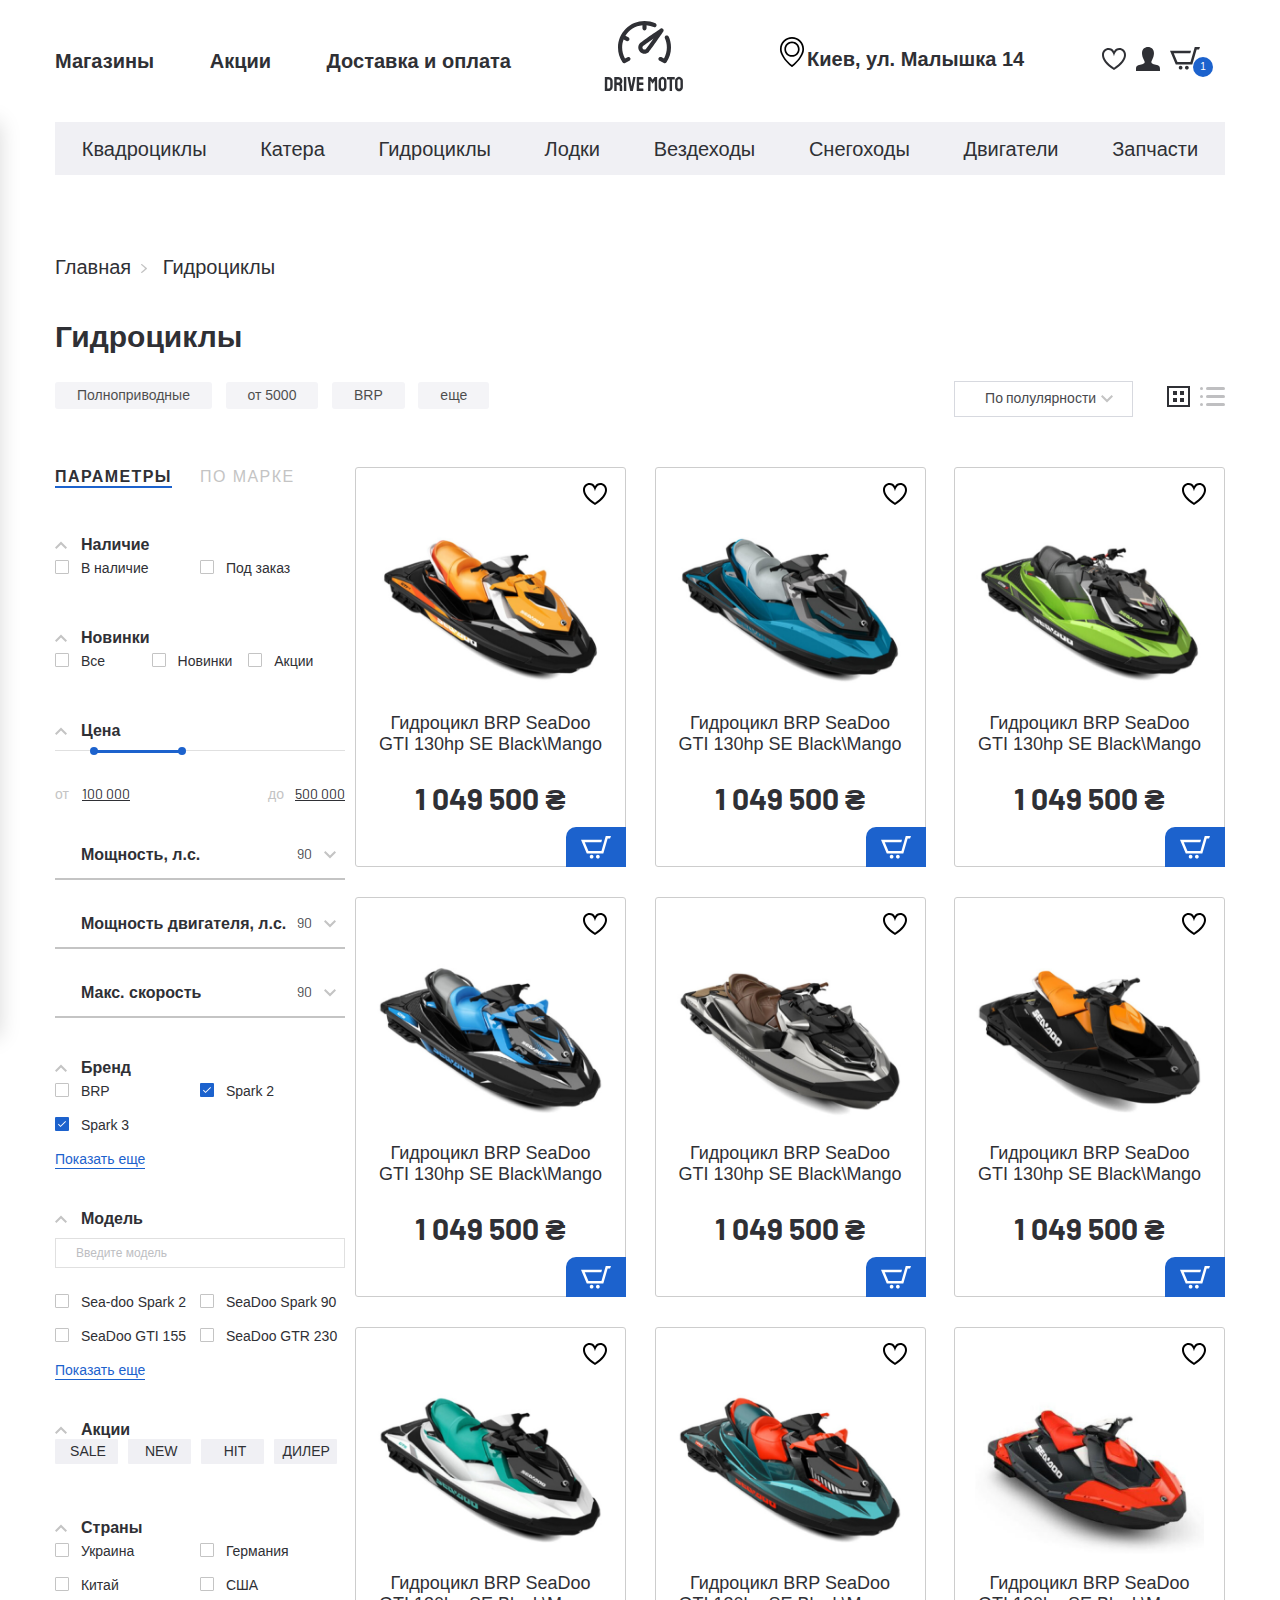
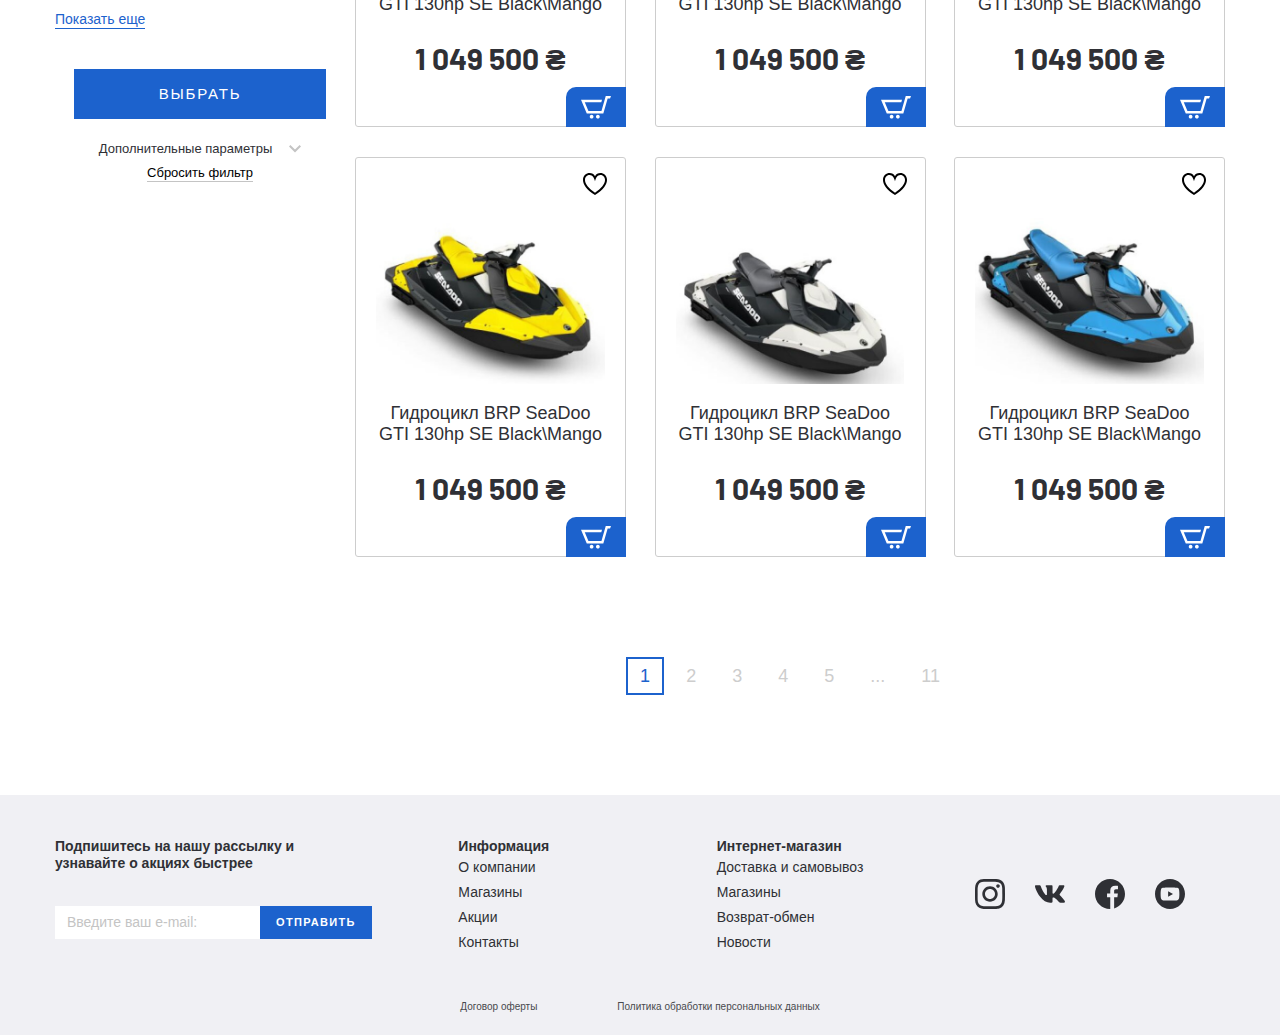
==== commit 8e5e4311: "исправил ошибки" ====
--- a/catalog.html
+++ b/catalog.html
@@ -156,8 +156,8 @@
         </a>
       </li>
     </ul>
-    <div class="menu__mobile__linewrapper">
-      <ul class="menu__mobile__line">
+    <div class="menu-mobile__linewrapper">
+      <ul class="menu-mobile__line">
         <li class="menu__item">
           <a class="menu__link" href="#">Магазины</a>
         </li>
@@ -271,6 +271,7 @@
               <a class="tab aside-filter__tab tab--active" href="#filter-1"><span>Параметры</span></a>
               <a class="tab aside-filter__tab" href="#filter-2"><span>по марке</span></a>
             </div>
+          </div>
             <div class="tabs-container">
               <div id="filter-1" class="tabs-content aside-filter__tabs-content tabs-content--active">
 
@@ -501,14 +502,12 @@
                       <p class="filter__extra">Дополнительные параметры</p>
                       <div class="filter__extra-content">more</div>
                       <button class="filter-btn__reset" type="submit">Сбросить фильтр</button>
-
                     </li>
                   </ul>
                 </form>
               </div>
               <div id="filter-2" class="tabs-content aside-filter__tabs-content">content-2</div>
             </div>
-          </div>
         </aside>
 
         <div class="catalog__inner-list">
--- a/css/style.css
+++ b/css/style.css
@@ -1552,8 +1552,8 @@
   opacity: 0.6;
 }
 
-.product-card__tab.tab--active{
-  border: 2px solid #1C62CD;
+.card__tab.tab--active{
+  border-bottom: 2px solid #1C62CD;
   opacity: 1;
 }
 
@@ -1650,4 +1650,12 @@
 
 .product-slider .slick-dots .slick-active button{
   background-color: #1c62cd;
+}
+
+.product-card__btn-mobile{
+  display: none;
+}
+
+.footer__topdrop{
+  pointer-events: none;
 }--- a/css/media.css
+++ b/css/media.css
@@ -34,6 +34,9 @@
     }
     .header__adress{
         margin-right: 20px;
+    }
+    .card__input-search{
+        margin-right: 0;
     }
     
 }
@@ -60,7 +63,7 @@
         margin: 8px 0;
     }
 
-    .menu__mobile__linewrapper{
+    .menu-mobile__linewrapper{
         display: block;
         font-weight: bold;
         font-size: 20px;
@@ -70,7 +73,7 @@
         overflow-x: scroll;
     }
 
-    .menu__mobile__line{
+    .menu-mobile__line{
         padding: 14px 0 14px 15px;
         width: 450px;       
     }
@@ -105,6 +108,32 @@
     }
     .tabs-wrapper.tabs-wrapper--no-scroll{
         overflow: hidden;
+    }
+    .product-card__inner{
+        flex-wrap: wrap;
+    }
+    .product-card__tabs{
+        display: none;
+    }
+    .product-card__content{
+        order: -1;
+    }
+    .product-card__btn-mobile{
+        display: block;
+        margin-top: 40px;
+    }
+    .product-card__img-box{
+        width: 100%;
+    }
+    .product-card__title{
+        font-size: 20px;
+        line-height: 24px;
+    }
+    .product-card__buttons a + a{
+        margin-left: 0;
+    }
+    .product-card__img{
+        width: 100%;
     }
     
 }
@@ -125,6 +154,21 @@
    }
    .catalog__filter{
     display: block;
+   }
+   .card__top-line{
+    display: block;
+    width: 100%;
+    margin-bottom: 25px;
+    margin-left: 0;
+   }
+   .card__list-item{
+    display: block;
+   }
+   .card__list-item{
+    margin-bottom: 15px;
+   }
+   .card__list-itemtitle{
+    display: none;
    }
    
 
@@ -246,6 +290,10 @@
     .footer__topdrop--active::after{
         transform: rotate(180deg);
     }
+    
+    .footer__topdrop{
+        pointer-events: auto;
+    }
 
 }
 
